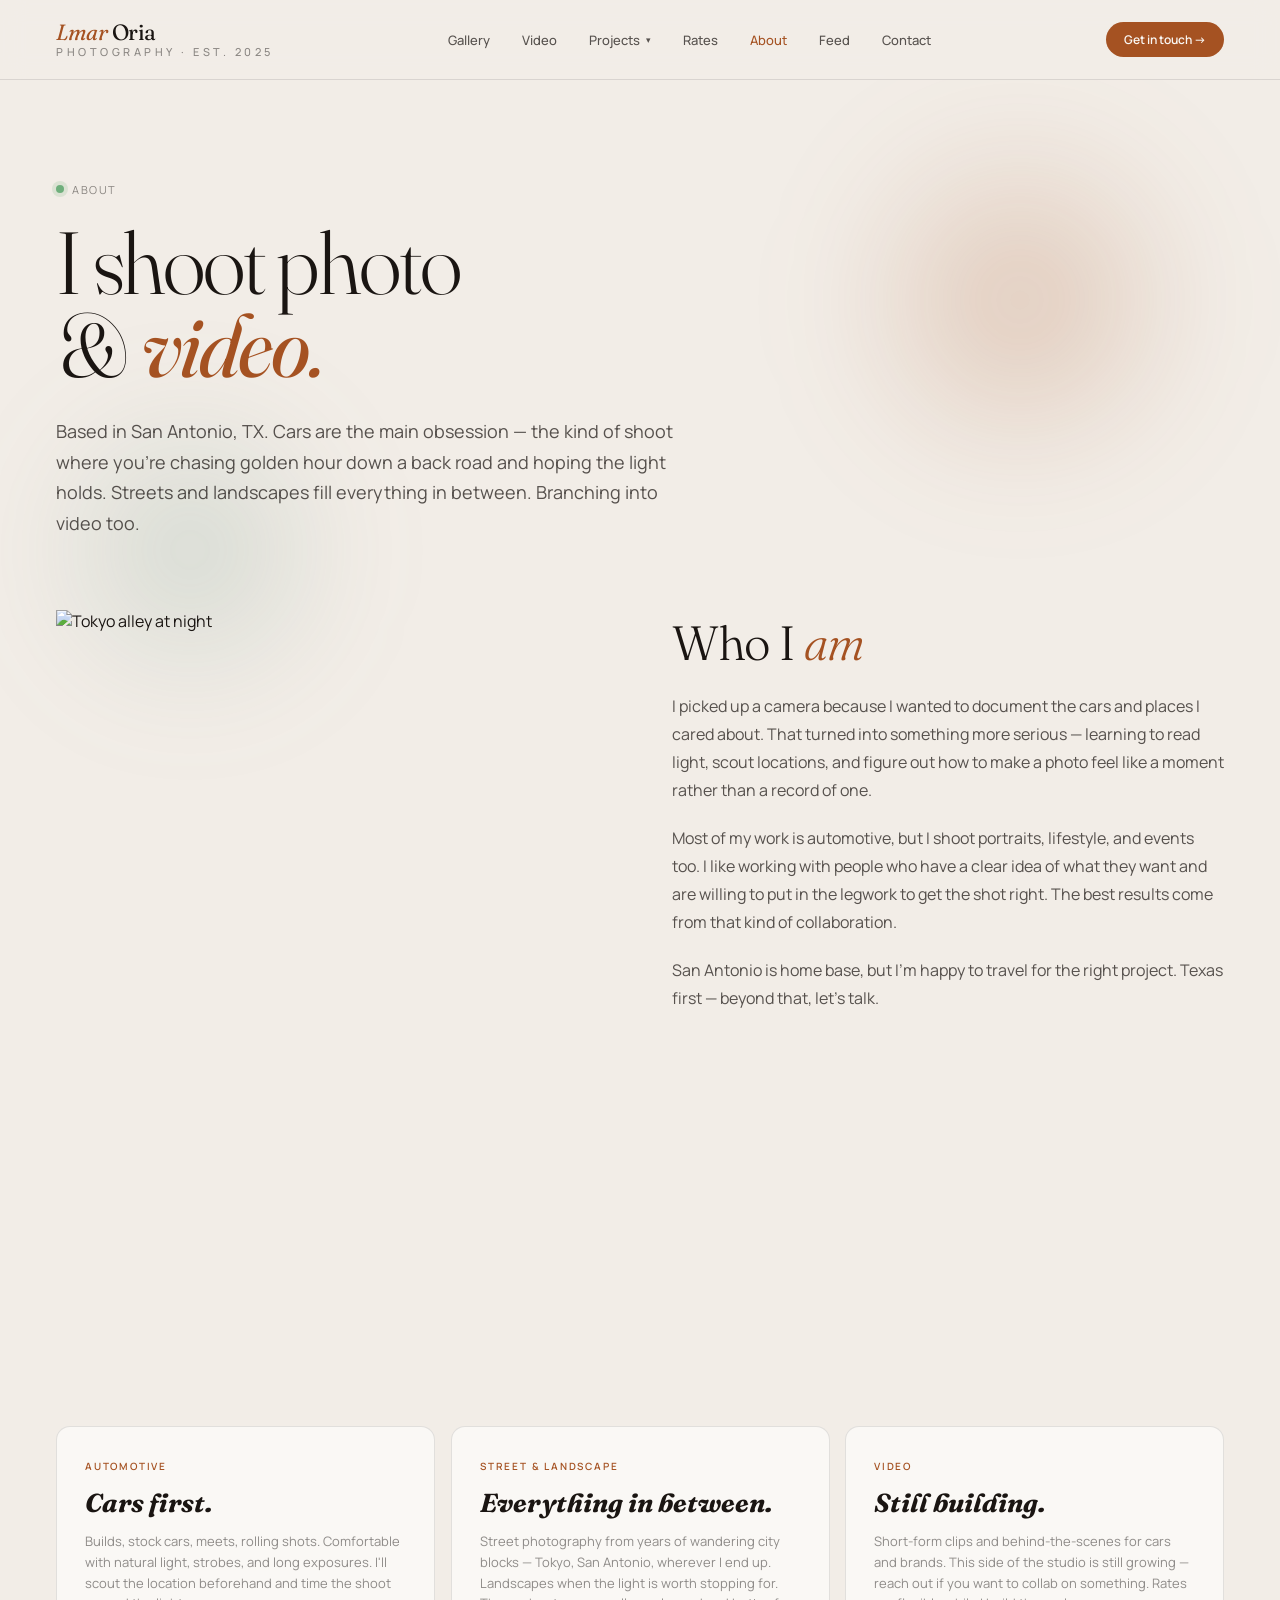
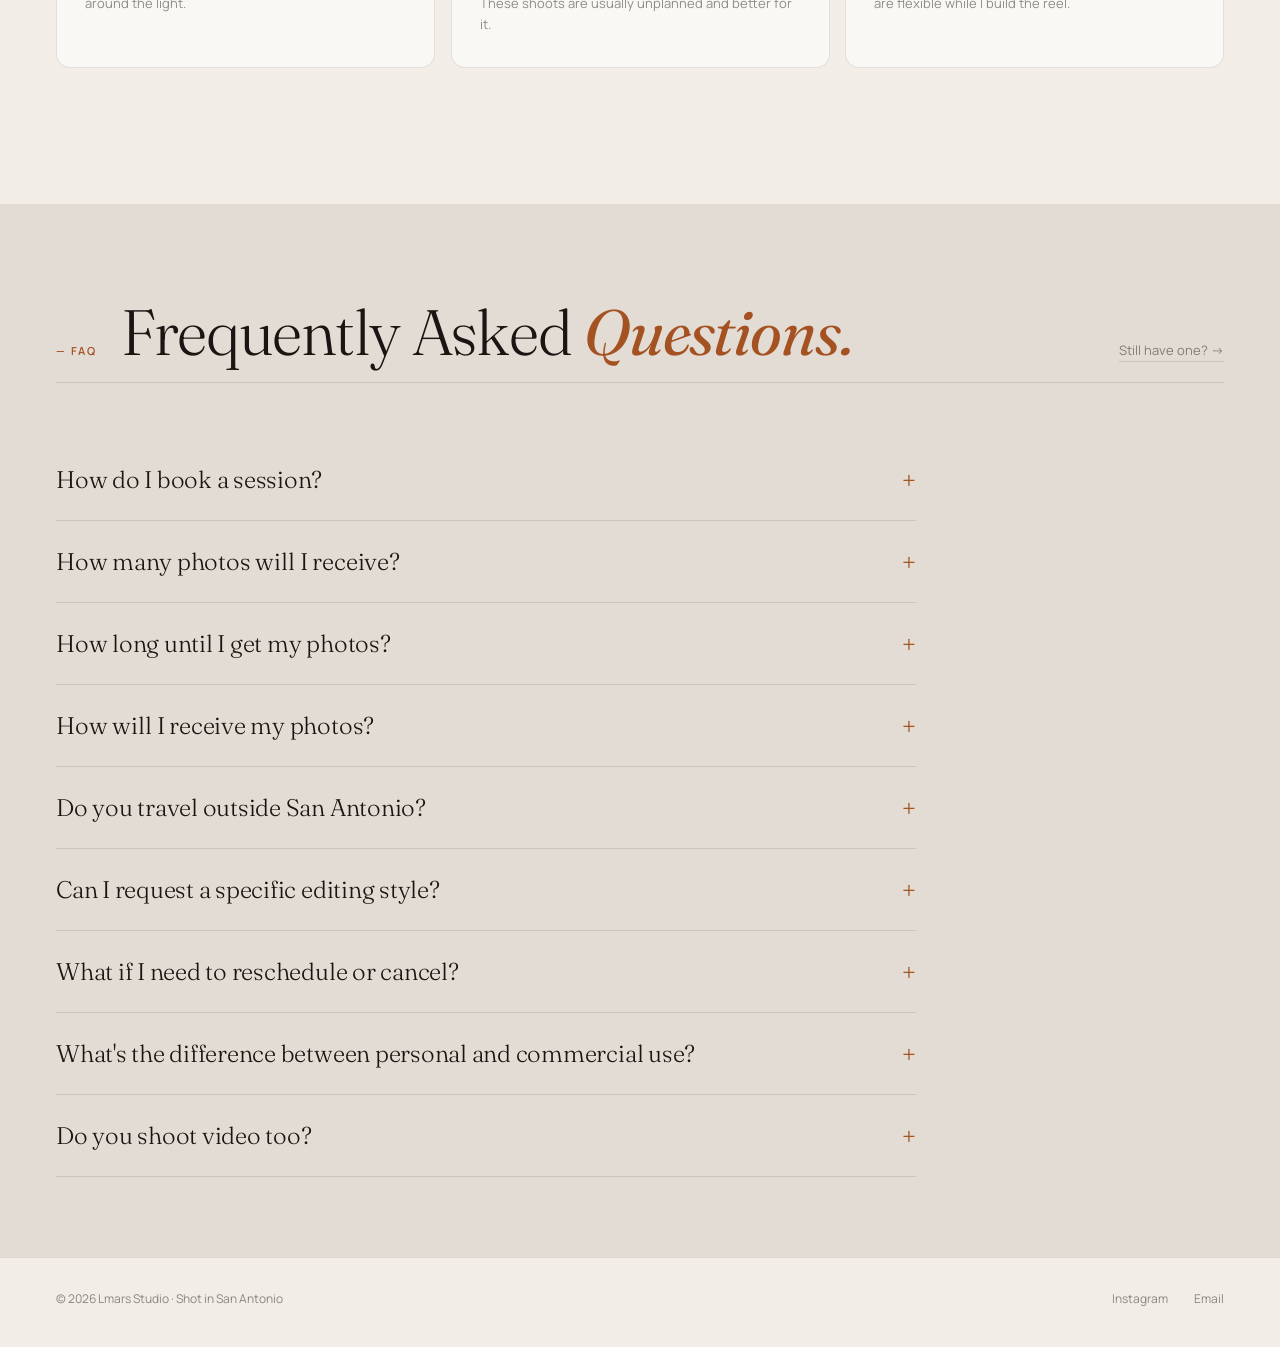
==== about.html @ e7494ce9 "Add about page and FAQ sections to about + contact pages - New about.html with bio, specialty cards," ====
<!DOCTYPE html>
<html lang="en">
<head>
<meta charset="UTF-8" />
<meta name="viewport" content="width=device-width, initial-scale=1.0" />
<title>About — Lmars Studio</title>
<meta name="description" content="About Lmar Oria — photographer based in San Antonio, TX. Cars, streets, and landscapes." />

<link rel="preconnect" href="https://fonts.googleapis.com">
<link rel="preconnect" href="https://fonts.gstatic.com" crossorigin>
<link href="https://fonts.googleapis.com/css2?family=Manrope:wght@300;400;500;600;700&family=Fraunces:opsz,wght@9..144,300;9..144,400;9..144,500;9..144,600&display=swap" rel="stylesheet">

<link rel="stylesheet" href="styles.css">
<script src="/projects.js" defer></script>
</head>
<body>
<div class="page">

  <!-- HEADER -->
  <header class="hdr">
    <a href="/" class="logo">
      <span class="logo-top"><em>Lmar</em> Oria</span>
      <span class="logo-bot">Photography · Est. 2025</span>
    </a>
    <nav class="nav">
      <a href="/gallery.html">Gallery</a>
      <a href="/#video">Video</a>
      <div class="nav-item">
        <button type="button" aria-haspopup="true">Projects <span class="caret">▾</span></button>
        <ul class="proj-drop" data-projects-dropdown></ul>
      </div>
      <a href="/#rates">Rates</a>
      <a href="/about.html" class="is-active">About</a>
      <a href="/#feed">Feed</a>
      <a href="/contact.html">Contact</a>
    </nav>
    <a href="/contact.html" class="cta">Get in touch →</a>
    <button class="menu-toggle" aria-label="Menu" aria-expanded="false" aria-controls="mobileMenu">
      <span class="mt-icon"><span></span></span>
    </button>
  </header>

  <!-- MOBILE MENU -->
  <div class="mobile-menu" id="mobileMenu">
    <nav>
      <a href="/gallery.html">Gallery</a>
      <a href="/#video">Video</a>
      <button type="button" class="m-projects-toggle" aria-expanded="false" aria-controls="mProjects">
        Projects <span class="m-caret">+</span>
      </button>
      <ul class="m-projects" id="mProjects" data-projects-mobile></ul>
      <a href="/#rates">Rates</a>
      <a href="/about.html" class="is-active">About</a>
      <a href="/#feed">Feed</a>
      <a href="/contact.html">Contact</a>
      <a href="/contact.html" class="m-cta">Get in touch →</a>
    </nav>
  </div>

  <!-- ABOUT PAGE -->
  <section class="about-page">
    <div class="about-hero">
      <span class="eyebrow">About</span>
      <h1>I shoot photo<br />&amp; <em>video.</em></h1>
      <p>Based in San Antonio, TX. Cars are the main obsession — the kind of shoot where you're chasing golden hour down a back road and hoping the light holds. Streets and landscapes fill everything in between. Branching into video too.</p>
    </div>

    <div class="about-split">
      <div class="about-split-img reveal">
        <img src="photos/DSC08581.jpg" alt="Tokyo alley at night" />
      </div>
      <div class="about-split-body reveal reveal-d1">
        <h2>Who I <em>am</em></h2>
        <p>I picked up a camera because I wanted to document the cars and places I cared about. That turned into something more serious — learning to read light, scout locations, and figure out how to make a photo feel like a moment rather than a record of one.</p>
        <p>Most of my work is automotive, but I shoot portraits, lifestyle, and events too. I like working with people who have a clear idea of what they want and are willing to put in the legwork to get the shot right. The best results come from that kind of collaboration.</p>
        <p>San Antonio is home base, but I'm happy to travel for the right project. Texas first — beyond that, let's talk.</p>
      </div>
    </div>

    <div class="about-specs">
      <div class="about-spec reveal">
        <div class="about-spec-kicker">Automotive</div>
        <h3>Cars first.</h3>
        <p>Builds, stock cars, meets, rolling shots. Comfortable with natural light, strobes, and long exposures. I'll scout the location beforehand and time the shoot around the light.</p>
      </div>
      <div class="about-spec reveal reveal-d1">
        <div class="about-spec-kicker">Street &amp; Landscape</div>
        <h3>Everything in between.</h3>
        <p>Street photography from years of wandering city blocks — Tokyo, San Antonio, wherever I end up. Landscapes when the light is worth stopping for. These shoots are usually unplanned and better for it.</p>
      </div>
      <div class="about-spec reveal reveal-d2">
        <div class="about-spec-kicker">Video</div>
        <h3>Still building.</h3>
        <p>Short-form clips and behind-the-scenes for cars and brands. This side of the studio is still growing — reach out if you want to collab on something. Rates are flexible while I build the reel.</p>
      </div>
    </div>
  </section>

  <!-- FAQ -->
  <section class="faq section--mid">
    <div class="faq-head">
      <div class="section-head reveal">
        <span class="kicker">— FAQ</span>
        <h2 class="h2">Frequently Asked <em>Questions.</em></h2>
        <a href="/contact.html" class="section-link">Still have one? →</a>
      </div>
    </div>
    <div class="faq-grid">

      <details class="faq-item reveal">
        <summary>How do I book a session?</summary>
        <div class="faq-body">
          Fill out the <a href="/contact.html">contact form</a> with the shoot type, your general idea, and preferred dates. I'll reply within 1–3 business days. Once we've aligned on scope and date, a 50% deposit locks it in — the remaining balance is due before the shoot.
        </div>
      </details>

      <details class="faq-item reveal">
        <summary>How many photos will I receive?</summary>
        <div class="faq-body">
          Depends on the package — 8 edited images for an Automotive Mini up to 30 for a Premium session. Every delivered photo is fully edited. I don't hand over unedited raw files or a dump of every frame I took.
        </div>
      </details>

      <details class="faq-item reveal">
        <summary>How long until I get my photos?</summary>
        <div class="faq-body">
          Standard turnaround is 5 business days. Some packages include same-week delivery. I'll confirm your exact timeline when we book — I don't rush edits, but I also don't sit on them.
        </div>
      </details>

      <details class="faq-item reveal">
        <summary>How will I receive my photos?</summary>
        <div class="faq-body">
          Via a private online gallery link sent to your email. High-res downloads, no watermarks, yours to keep. You can download everything at once or pick individual files.
        </div>
      </details>

      <details class="faq-item reveal">
        <summary>Do you travel outside San Antonio?</summary>
        <div class="faq-body">
          Yes. Travel within a reasonable distance of San Antonio is generally worked into the quote. Anything further — other cities, out-of-state — gets billed at cost: mileage or flights, plus accommodations if it's an overnight. Tell me what you're thinking and I'll put together a number.
        </div>
      </details>

      <details class="faq-item reveal">
        <summary>Can I request a specific editing style?</summary>
        <div class="faq-body">
          The portfolio is the best indicator of how I edit. If you have reference shots or a specific look in mind, share them when you reach out — I'll tell you whether it's in range. I won't commit to mimicking another photographer's style wholesale, but I can work toward a tone or mood.
        </div>
      </details>

      <details class="faq-item reveal">
        <summary>What if I need to reschedule or cancel?</summary>
        <div class="faq-body">
          Reschedules are free up to 48 hours before the shoot — life happens. Cancellations within 48 hours forfeit the deposit. If the shoot gets cancelled on my end for any reason, you get a full refund or priority rebooking.
        </div>
      </details>

      <details class="faq-item reveal">
        <summary>What's the difference between personal and commercial use?</summary>
        <div class="faq-body">
          Personal use covers sharing on social media, printing for yourself, using in a portfolio — anything non-commercial. Commercial use means the images appear in paid advertising, brand campaigns, editorial placements, or are licensed to a third party. Commercial licensing is scoped separately; reach out to discuss usage, timeline, and budget.
        </div>
      </details>

      <details class="faq-item reveal">
        <summary>Do you shoot video too?</summary>
        <div class="faq-body">
          Yes — short-form clips and BTS content for cars and brands. This side of the studio is still growing, so I'm taking on projects selectively while I build the reel. Rates are flexible. Reach out with what you're thinking and let's see if it's a fit.
        </div>
      </details>

    </div>
  </section>

  <!-- FOOTER -->
  <footer class="foot">
    <span>© 2026 Lmars Studio · Shot in San Antonio</span>
    <span class="foot-links">
      <a href="https://instagram.com/lmar.oria">Instagram</a>
      <a href="mailto:lmaroria@gmail.com">Email</a>
    </span>
  </footer>

</div>
</body>
</html>
---- styles.css ----
:root {
    --bg:           #F2EDE7;
    --bg-deep:      #E8E2DA;
    --bg-card:      #FAF8F5;
    --ink:          #1A1512;
    --ink-soft:     rgba(26, 21, 18, 0.72);
    --ink-mute:     rgba(26, 21, 18, 0.48);
    --line:         rgba(26, 21, 18, 0.11);
    --accent:       #A55222;
    --accent-2:     #5E8C7C;
    --ink-on-accent: #FAF8F5;
  }

  * { box-sizing: border-box; margin: 0; padding: 0; }
  html, body { background: var(--bg); color: var(--ink); font-family: "Manrope", sans-serif; -webkit-font-smoothing: antialiased; }
  html { scroll-behavior: smooth; }
  img { display: block; max-width: 100%; }
  a { color: inherit; text-decoration: none; }
  button { font: inherit; background: none; border: 0; cursor: pointer; color: inherit; }
  ul { list-style: none; }

  .page { width: 100%; margin: 0 auto; }

  /* HEADER */
  .hdr {
    display: grid; grid-template-columns: auto 1fr auto; align-items: center;
    padding: 22px 56px; gap: 32px;
    border-bottom: 1px solid var(--line);
    position: sticky; top: 0; background: color-mix(in srgb, var(--bg) 88%, transparent); backdrop-filter: blur(12px);
    -webkit-backdrop-filter: blur(12px);
    z-index: 100;
  }
  .logo { display: flex; flex-direction: column; line-height: 0.95; font-family: "Fraunces", serif; white-space: nowrap; }
  .logo-top { font-size: 22px; letter-spacing: -0.02em; }
  .logo-top em { font-style: italic; color: var(--accent); }
  .logo-bot { font-size: 11px; letter-spacing: 0.32em; text-transform: uppercase; color: var(--ink-mute); font-family: "Manrope", sans-serif; font-weight: 500; margin-top: 4px; }
  .nav { display: flex; gap: 32px; justify-self: center; font-size: 13px; font-weight: 500; flex-wrap: nowrap; }
  .nav a { color: var(--ink-soft); transition: color 200ms; position: relative; cursor: pointer; }
  .nav a.is-active { color: var(--accent); }
  .nav a:hover { color: var(--accent); }
  .cta { display: inline-flex; align-items: center; gap: 6px; font-size: 12px; padding: 9px 18px; background: var(--accent); color: var(--ink-on-accent); border-radius: 99px; font-weight: 600; transition: transform 200ms; white-space: nowrap; }
  .cta:hover { transform: translateY(-1px); }

  /* HERO */
  .hero { position: relative; display: grid; grid-template-columns: 1.05fr 1fr; min-height: 620px; }
  .hero-text { padding: 72px 56px; display: flex; flex-direction: column; justify-content: space-between; position: relative; }
  .hero-text::before {
    content: ""; position: absolute; top: 60px; right: 60px; width: 320px; height: 320px;
    background: radial-gradient(circle, color-mix(in srgb, var(--accent) 38%, transparent) 0%, transparent 70%);
    filter: blur(50px); pointer-events: none;
  }
  .hero-text::after {
    content: ""; position: absolute; bottom: 60px; left: 30px; width: 260px; height: 260px;
    background: radial-gradient(circle, color-mix(in srgb, var(--accent-2) 35%, transparent) 0%, transparent 70%);
    filter: blur(50px); pointer-events: none;
  }
  .eyebrow { font-size: 11px; letter-spacing: 0.14em; text-transform: uppercase; color: var(--ink-mute); display: inline-flex; align-items: center; gap: 8px; position: relative; z-index: 1; margin-bottom: 24px; }
  .eyebrow::before { content: ""; width: 8px; height: 8px; background: #6FAF7C; border-radius: 50%; box-shadow: 0 0 0 4px rgba(111,175,124,0.18); }
  .hero-title { position: relative; z-index: 1; font-family: "Fraunces", serif; font-weight: 300; font-size: 96px; line-height: 0.94; letter-spacing: -0.025em; margin-bottom: 28px; }
  .hero-title em { font-style: italic; color: var(--accent); font-weight: 400; }
  .hero-bio { position: relative; z-index: 1; font-size: 17px; line-height: 1.6; color: var(--ink-soft); max-width: 44ch; margin-bottom: 36px; }
  .hero-row { position: relative; z-index: 1; display: flex; gap: 12px; flex-wrap: wrap; align-items: center; }
  .pill { display: inline-flex; align-items: center; gap: 8px; padding: 11px 20px; border-radius: 99px; font-size: 13px; font-weight: 500; transition: transform 200ms; }
  .pill:hover { transform: translateY(-1px); }
  .pill--primary { background: var(--accent); color: var(--ink-on-accent); }
  .pill--ghost { background: transparent; border: 1px solid var(--line); color: var(--ink); }
  .hero-meta { position: relative; z-index: 1; display: flex; gap: 28px; margin-top: 32px; padding-top: 28px; border-top: 1px solid var(--line); font-family: "Manrope", sans-serif; font-size: 11px; color: var(--ink-mute); flex-wrap: wrap; }
  .hero-meta div span { display: block; color: var(--ink); margin-top: 4px; font-family: "Fraunces", serif; font-size: 16px; font-style: italic; }

  .hero-img { position: relative; overflow: hidden; }
  .hero-img img { width: 100%; height: 100%; object-fit: cover; }
  .hero-img-meta { position: absolute; left: 24px; bottom: 24px; background: rgba(20,18,16,0.85); color: var(--ink); padding: 10px 16px; border-radius: 99px; font-size: 11px; letter-spacing: 0.06em; display: flex; align-items: center; gap: 10px; backdrop-filter: blur(8px); -webkit-backdrop-filter: blur(8px); }
  .hero-img-meta strong { color: var(--accent); font-weight: 600; }
  .hero-img-meta span { color: var(--ink-mute); }

  /* MARQUEE */
  .marquee {
    background: var(--accent); color: var(--ink-on-accent); padding: 20px 0; overflow: hidden;
    font-family: "Fraunces", serif; font-style: italic; font-size: 30px; letter-spacing: -0.01em;
  }
  .marquee-track { display: flex; gap: 48px; white-space: nowrap; animation: marquee 40s linear infinite; width: max-content; }
  .marquee-item { display: inline-flex; align-items: center; gap: 48px; }
  .marquee-item::after { content: "✦"; color: var(--ink-on-accent); font-size: 18px; }
  @keyframes marquee {
    from { transform: translateX(0); }
    to { transform: translateX(-50%); }
  }

  /* SECTION HEAD */
  .section { padding: 96px 56px 32px; position: relative; }
  .section-head { display: flex; align-items: baseline; gap: 24px; margin-bottom: 40px; padding-bottom: 18px; border-bottom: 1px solid var(--line); flex-wrap: wrap; }
  .kicker { font-size: 11px; letter-spacing: 0.16em; text-transform: uppercase; color: var(--accent); font-weight: 600; }
  .h2 { font-family: "Fraunces", serif; font-weight: 300; font-size: 64px; letter-spacing: -0.02em; line-height: 1; }
  .h2 em { font-style: italic; color: var(--accent); font-weight: 400; }
  .section-link { margin-left: auto; font-size: 13px; color: var(--ink-mute); border-bottom: 1px solid var(--line); padding-bottom: 2px; transition: color 200ms; }
  .section-link:hover { color: var(--accent); border-color: var(--accent); }

  /* ABOUT */
  .about { display: grid; grid-template-columns: 1fr 1fr; gap: 56px; align-items: center; }
  .about-img { aspect-ratio: 4/5; overflow: hidden; position: relative; }
  .about-img img { width: 100%; height: 100%; object-fit: cover; filter: saturate(0.95); }
  .about-img::after { content: ""; position: absolute; inset: 0; background: linear-gradient(180deg, transparent 60%, rgba(20,18,16,0.4) 100%); pointer-events: none; }
  .about-h { font-family: "Fraunces", serif; font-weight: 300; font-size: 56px; line-height: 1; letter-spacing: -0.02em; margin-bottom: 28px; }
  .about-h em { font-style: italic; color: var(--accent); }
  .about-body p { font-size: 16px; line-height: 1.7; color: var(--ink-soft); margin-bottom: 18px; }
  .about-cards { display: grid; grid-template-columns: 1fr 1fr; gap: 16px; margin-top: 32px; }
  .about-card { background: var(--bg-card); padding: 24px; border-radius: 12px; border: 1px solid var(--line); }
  .about-card h4 { font-family: "Fraunces", serif; font-style: italic; font-size: 22px; margin-bottom: 10px; color: var(--accent); }
  .about-card p { font-size: 13px; line-height: 1.55; color: var(--ink-mute); }

  /* WORK GRID */
  .work-grid { display: grid; grid-template-columns: 1fr 1fr 1fr; grid-auto-rows: 320px; gap: 16px; }
  .proj { position: relative; overflow: hidden; background: var(--bg-card); display: block; }
  .proj.large { grid-column: span 2; grid-row: span 2; }
  .proj.tall { grid-row: span 2; }
  .proj.wide { grid-column: span 2; }
  .proj img { width: 100%; height: 100%; object-fit: cover; transition: transform 700ms cubic-bezier(.22,1,.36,1); }
  .proj[role="button"] { cursor: pointer; }
  .proj:hover img { transform: scale(1.04); }
  .proj-cap { position: absolute; left: 22px; right: 22px; bottom: 22px; color: #fff; display: flex; justify-content: space-between; align-items: end; gap: 16px; z-index: 2; }
  .proj::after { content: ""; position: absolute; inset: 0; background: linear-gradient(180deg, transparent 50%, rgba(0,0,0,0.55) 100%); pointer-events: none; z-index: 1; }
  .proj-cap-text strong { font-family: "Fraunces", serif; font-weight: 400; font-size: 26px; display: block; letter-spacing: -0.01em; margin-bottom: 4px; }
  .proj.large .proj-cap-text strong { font-size: 38px; }
  .proj-cap-text span { font-size: 11px; letter-spacing: 0.12em; text-transform: uppercase; opacity: 0.85; }
  .proj-arrow { width: 40px; height: 40px; border-radius: 50%; background: var(--accent); color: var(--ink-on-accent); display: grid; place-items: center; flex-shrink: 0; transition: transform 200ms; }
  .proj:hover .proj-arrow { transform: rotate(45deg); }

  /* SOFTWARE LIST */
  .code-list { display: grid; gap: 0; margin-top: 8px; }
  .code-row { display: grid; grid-template-columns: 60px 1.6fr 1fr 1fr 60px; gap: 24px; align-items: center; padding: 22px 0; border-bottom: 1px solid var(--line); transition: padding 200ms, color 200ms; min-width: 0; }
  .code-row:hover { padding-left: 12px; }
  .code-row:hover .code-title { color: var(--accent); }
  .code-num { font-family: "Manrope", sans-serif; font-size: 11px; color: var(--ink-mute); }
  .code-title { font-family: "Fraunces", serif; font-size: 28px; letter-spacing: -0.01em; transition: color 200ms; min-width: 0; }
  .code-title em { font-style: italic; color: var(--accent); font-size: 14px; font-family: "Manrope", sans-serif; font-weight: 500; margin-left: 12px; vertical-align: middle; padding: 3px 10px; border-radius: 99px; background: color-mix(in srgb, var(--accent) 18%, transparent); white-space: nowrap; }
  .code-tags { display: flex; gap: 6px; flex-wrap: wrap; }
  .code-tag { font-size: 11px; padding: 3px 9px; border: 1px solid var(--line); border-radius: 99px; color: var(--ink-soft); white-space: nowrap; }
  .code-meta { font-size: 12px; color: var(--ink-mute); white-space: nowrap; }
  .code-arrow { text-align: right; font-size: 18px; color: var(--accent); }

  /* IG RAIL */
  .ig { padding: 96px 0 32px; }
  .ig-head { display: flex; justify-content: space-between; align-items: baseline; padding: 0 56px 24px; gap: 16px; flex-wrap: wrap; }
  .ig-head-left { display: flex; align-items: baseline; gap: 16px; flex-wrap: wrap; }
  .ig-handle { font-family: "Fraunces", serif; font-size: 32px; font-style: italic; color: var(--accent); }
  .ig-meta { font-size: 12px; color: var(--ink-mute); }
  .ig-arrows { display: flex; gap: 8px; }
  .ig-arrow { width: 40px; height: 40px; border-radius: 50%; border: 1px solid var(--line); display: grid; place-items: center; font-size: 16px; color: var(--ink); transition: background 200ms, color 200ms, border-color 200ms; }
  .ig-arrow:hover { background: var(--accent); color: var(--ink-on-accent); border-color: var(--accent); }
  .ig-rail { display: flex; gap: 12px; padding: 0 56px; overflow-x: auto; scroll-snap-type: x mandatory; scrollbar-width: none; }
  .ig-rail::-webkit-scrollbar { display: none; }
  .ig-tile { position: relative; flex: 0 0 240px; aspect-ratio: 1/1; overflow: hidden; background: var(--bg-card); scroll-snap-align: start; }
  .ig-tile--skeleton { background: linear-gradient(110deg, var(--bg-card) 30%, color-mix(in srgb, var(--accent) 8%, var(--bg-card)) 50%, var(--bg-card) 70%); background-size: 200% 100%; animation: shimmer 1.6s linear infinite; }
  @keyframes shimmer { from { background-position: 200% 0; } to { background-position: -200% 0; } }
  .ig-tile img { width: 100%; height: 100%; object-fit: cover; transition: transform 500ms; }
  .ig-tile:hover img { transform: scale(1.03); }
  .ig-tile-info { position: absolute; left: 10px; right: 10px; bottom: 10px; display: flex; justify-content: space-between; align-items: center; color: #fff; font-size: 11px; }
  .ig-tile-likes { background: rgba(0,0,0,0.55); padding: 4px 10px; border-radius: 99px; backdrop-filter: blur(6px); -webkit-backdrop-filter: blur(6px); }
  .ig-tile-vid { position: absolute; top: 10px; right: 10px; background: var(--accent); color: var(--ink-on-accent); width: 28px; height: 28px; border-radius: 50%; display: grid; place-items: center; font-size: 11px; font-weight: 700; }

  /* CONTACT CARD */
  .contact { padding: 96px 56px 56px; }
  .contact-card {
    position: relative; overflow: hidden;
    background: var(--bg-deep); border-radius: 16px; padding: 80px 64px;
    display: grid; grid-template-columns: 1.4fr 1fr; gap: 64px; align-items: center;
  }
  .contact-card::before {
    content: ""; position: absolute; top: -100px; right: -50px; width: 400px; height: 400px;
    background: radial-gradient(circle, color-mix(in srgb, var(--accent) 30%, transparent) 0%, transparent 65%);
    filter: blur(60px); pointer-events: none;
  }
  .contact-card::after {
    content: ""; position: absolute; bottom: -120px; left: -50px; width: 360px; height: 360px;
    background: radial-gradient(circle, color-mix(in srgb, var(--accent-2) 28%, transparent) 0%, transparent 65%);
    filter: blur(60px); pointer-events: none;
  }
  .contact-h { position: relative; z-index: 1; font-family: "Fraunces", serif; font-weight: 300; font-size: 72px; line-height: 0.95; letter-spacing: -0.025em; margin-bottom: 24px; }
  .contact-h em { font-style: italic; color: var(--accent); }
  .contact-bio { position: relative; z-index: 1; font-size: 16px; line-height: 1.6; color: var(--ink-soft); max-width: 42ch; margin-bottom: 32px; }
  .contact-row { position: relative; z-index: 1; display: flex; gap: 12px; flex-wrap: wrap; }
  .contact-side { position: relative; z-index: 1; display: grid; gap: 14px; }
  .contact-side a { display: grid; grid-template-columns: 14px 1fr auto; gap: 14px; align-items: center; padding: 16px 18px; border: 1px solid var(--line); border-radius: 12px; font-size: 14px; transition: border-color 200ms, background 200ms; }
  .contact-side a:hover { border-color: var(--accent); background: color-mix(in srgb, var(--accent) 6%, transparent); }
  .contact-side .dot { width: 8px; height: 8px; border-radius: 50%; background: var(--accent); justify-self: center; }
  .contact-side .arr { color: var(--accent); }
  .contact-side strong { display: block; font-weight: 500; }
  .contact-side small { display: block; color: var(--ink-mute); font-size: 11px; margin-top: 2px; }

  /* FOOTER */
  .foot { padding: 32px 56px 40px; display: flex; justify-content: space-between; align-items: center; font-size: 12px; color: var(--ink-mute); border-top: 1px solid var(--line); flex-wrap: wrap; gap: 12px; }
  .foot a { margin-left: 24px; color: var(--ink-mute); transition: color 200ms; }
  .foot-links a:first-child { margin-left: 0; }
  .foot a:hover { color: var(--accent); }

  /* RATES */
  .rates-layout { display: grid; grid-template-columns: 220px 1fr; gap: 32px; align-items: start; }
  .rates-side { position: sticky; top: 96px; display: flex; flex-direction: column; gap: 2px; border-left: 1px solid var(--line); padding-left: 0; }
  .rates-side-label { font-size: 10px; letter-spacing: 0.18em; text-transform: uppercase; color: var(--ink-mute); padding: 0 0 14px 18px; font-family: "Manrope", sans-serif; }
  .rates-side button { text-align: left; padding: 14px 18px; font-size: 15px; color: var(--ink-soft); border-left: 2px solid transparent; margin-left: -1px; transition: color 200ms, border-color 200ms, background 200ms; display: flex; justify-content: space-between; align-items: center; gap: 12px; font-family: "Fraunces", serif; }
  .rates-side button:hover { color: var(--ink); }
  .rates-side button.is-active { color: var(--accent); border-left-color: var(--accent); background: color-mix(in srgb, var(--accent) 6%, transparent); font-style: italic; }
  .rates-side button .rs-from { font-family: "Manrope", sans-serif; font-size: 11px; color: var(--ink-mute); font-style: normal; }
  .rates-side button.is-active .rs-from { color: var(--accent); }
  .rates-grid { display: grid; grid-template-columns: 1fr 1fr 1fr; gap: 16px; }
  .rates-grid.is-solo { grid-template-columns: minmax(0, 520px); justify-content: start; }
  .rate-card { position: relative; padding: 36px 28px 32px; border: 1px solid var(--line); border-radius: 14px; background: var(--bg-card); display: flex; flex-direction: column; gap: 18px; transition: border-color 200ms, transform 200ms; }
  .rate-card:hover { border-color: var(--accent); transform: translateY(-2px); }
  .rate-card.is-featured { border-color: color-mix(in srgb, var(--accent) 60%, transparent); background: linear-gradient(180deg, color-mix(in srgb, var(--accent) 10%, var(--bg-card)) 0%, var(--bg-card) 60%); }
  .rate-tag { position: absolute; top: -10px; right: 22px; background: var(--accent); color: var(--ink-on-accent); font-size: 10px; letter-spacing: 0.16em; text-transform: uppercase; font-weight: 700; padding: 4px 10px; border-radius: 99px; }
  .rate-name { font-family: "Fraunces", serif; font-style: italic; font-size: 26px; color: var(--accent); }
  .rate-price { font-family: "Fraunces", serif; font-weight: 300; font-size: 52px; line-height: 1; letter-spacing: -0.02em; }
  .rate-price small { font-family: "Manrope", sans-serif; font-size: 11px; font-weight: 500; letter-spacing: 0.12em; color: var(--ink-mute); display: block; margin-bottom: 6px; text-transform: uppercase; }
  .rate-list { display: grid; gap: 10px; font-size: 13px; color: var(--ink-soft); line-height: 1.5; padding-top: 4px; border-top: 1px solid var(--line); margin-top: 4px; padding-top: 18px; }
  .rate-list li { display: grid; grid-template-columns: 14px 1fr; gap: 10px; align-items: start; }
  .rate-list li::before { content: "✦"; color: var(--accent); font-size: 11px; line-height: 1.5; }
  .rate-cta { margin-top: auto; padding-top: 8px; }
  .rate-cta a { display: inline-flex; align-items: center; gap: 6px; font-size: 13px; color: var(--accent); border-bottom: 1px solid color-mix(in srgb, var(--accent) 40%, transparent); padding-bottom: 2px; transition: border-color 200ms; }
  .rate-cta a:hover { border-color: var(--accent); }
  .rates-note { margin-top: 28px; font-size: 12px; color: var(--ink-mute); font-family: "Manrope", sans-serif; letter-spacing: 0.04em; }

  /* ANIMATIONS */
  .reveal { opacity: 0; transform: translateY(24px); transition: opacity 800ms cubic-bezier(.22,1,.36,1), transform 800ms cubic-bezier(.22,1,.36,1); will-change: opacity, transform; }
  .reveal.is-visible { opacity: 1; transform: none; }
  .reveal-d1 { transition-delay: 80ms; }
  .reveal-d2 { transition-delay: 160ms; }
  .reveal-d3 { transition-delay: 240ms; }
  .reveal-d4 { transition-delay: 320ms; }
  .reveal-d5 { transition-delay: 400ms; }

  /* Hero one-shot cascade on load */
  .hero-text > div > * { animation: rise 900ms cubic-bezier(.22,1,.36,1) both; }
  .hero-text > div > *:nth-child(1) { animation-delay: 80ms; }
  .hero-text > div > *:nth-child(2) { animation-delay: 180ms; }
  .hero-text > div > *:nth-child(3) { animation-delay: 280ms; }
  .hero-text > div > *:nth-child(4) { animation-delay: 380ms; }
  .hero-text > div > *:nth-child(5) { animation-delay: 480ms; }
  .hero-img { animation: hero-img-rise 1000ms cubic-bezier(.22,1,.36,1) 200ms both; }
  @keyframes rise { from { opacity: 0; transform: translateY(20px); } to { opacity: 1; transform: none; } }
  @keyframes hero-img-rise { from { opacity: 0; transform: scale(1.04); } to { opacity: 1; transform: none; } }

  /* Rates category switch */
  .rates-grid { animation: rates-grid-in 500ms cubic-bezier(.22,1,.36,1) both; }
  @keyframes rates-grid-in { from { opacity: 0; transform: translateY(10px); } to { opacity: 1; transform: none; } }
  .rates-grid .rate-card { animation: rate-card-in 650ms cubic-bezier(.22,1,.36,1) both; }
  .rates-grid .rate-card:nth-child(1) { animation-delay: 60ms; }
  .rates-grid .rate-card:nth-child(2) { animation-delay: 160ms; }
  .rates-grid .rate-card:nth-child(3) { animation-delay: 260ms; }
  @keyframes rate-card-in { from { opacity: 0; transform: translateY(18px); } to { opacity: 1; transform: none; } }

  @media (prefers-reduced-motion: reduce) {
    .reveal, .reveal.is-visible { opacity: 1; transform: none; transition: none; }
    .hero-text > div > *, .hero-img, .rates-grid, .rates-grid .rate-card { animation: none; }
  }

  /* RESPONSIVE */
  @media (max-width: 960px) {
    .hdr { grid-template-columns: 1fr auto; padding: 18px 24px; gap: 16px; }
    .nav { display: none; }
    .hero { grid-template-columns: 1fr; min-height: 0; }
    .hero-text { padding: 48px 24px; }
    .hero-img { aspect-ratio: 4/3; }
    .hero-title { font-size: 64px; }
    .section { padding: 64px 24px 24px; }
    .h2 { font-size: 44px; }
    .about { grid-template-columns: 1fr; gap: 32px; }
    .about-h { font-size: 38px; }
    .about-cards { grid-template-columns: 1fr; }
    .work-grid { grid-template-columns: 1fr 1fr; grid-auto-rows: 220px; }
    .proj.large, .proj.wide { grid-column: span 2; }
    .code-row { grid-template-columns: 40px 1fr 40px; row-gap: 8px; }
    .code-tags, .code-meta { grid-column: 2 / 3; }
    .code-title { font-size: 22px; }
    .ig-head { padding: 0 24px 16px; }
    .ig-rail { padding: 0 24px; }
    .contact { padding: 64px 24px 32px; }
    .rates-layout { grid-template-columns: 1fr; gap: 24px; }
    .rates-side { position: static; flex-direction: row; overflow-x: auto; border-left: 0; border-bottom: 1px solid var(--line); padding-bottom: 0; }
    .rates-side-label { display: none; }
    .rates-side button { border-left: 0; border-bottom: 2px solid transparent; padding: 12px 14px; white-space: nowrap; font-size: 14px; }
    .rates-side button.is-active { border-left-color: transparent; border-bottom-color: var(--accent); background: transparent; }
    .rates-side button .rs-from { display: none; }
    .rates-grid { grid-template-columns: 1fr; }
    .contact-card { grid-template-columns: 1fr; padding: 48px 28px; gap: 32px; }
    .contact-h { font-size: 48px; }
    .foot { padding: 24px; }
  }

/* ================= COLOR BLOCKING ================= */
/*
  Apply .section--dark or .section--mid to any section element.
  All 10 CSS tokens are overridden so every child component adapts automatically.
*/
.section--dark {
  background:        #141210;
  --bg:              #141210;
  --bg-deep:         #0C0A09;
  --bg-card:         #1E1A16;
  --ink:             #F3EAE0;
  --ink-soft:        rgba(243, 234, 224, 0.85);
  --ink-mute:        rgba(243, 234, 224, 0.58);
  --line:            rgba(243, 234, 224, 0.10);
  --accent:          #D4904E;
  --accent-2:        #7E9E8E;
  --ink-on-accent:   #141210;
  color: var(--ink);
}
.section--mid {
  background: #E2DCD5;
}

/* ================= CONTACT PAGE ================= */
.contact-page { padding: 96px 56px 56px; position: relative; }
.contact-page::before {
  content: ""; position: absolute; top: 40px; right: 80px; width: 360px; height: 360px;
  background: radial-gradient(circle, color-mix(in srgb, var(--accent) 28%, transparent) 0%, transparent 70%);
  filter: blur(60px); pointer-events: none;
}
.contact-page::after {
  content: ""; position: absolute; top: 320px; left: 40px; width: 300px; height: 300px;
  background: radial-gradient(circle, color-mix(in srgb, var(--accent-2) 26%, transparent) 0%, transparent 70%);
  filter: blur(60px); pointer-events: none;
}
.contact-hero { max-width: 760px; margin-bottom: 64px; position: relative; z-index: 1; }
.contact-hero .eyebrow { margin-bottom: 24px; }
.contact-hero h1 { font-family: "Fraunces", serif; font-weight: 300; font-size: 88px; line-height: 0.95; letter-spacing: -0.025em; margin-bottom: 24px; }
.contact-hero h1 em { font-style: italic; color: var(--accent); font-weight: 400; }
.contact-hero p { font-size: 18px; line-height: 1.6; color: var(--ink-soft); max-width: 56ch; }

.contact-grid { display: grid; grid-template-columns: 1.4fr 1fr; gap: 56px; align-items: start; position: relative; z-index: 1; }

.cf { display: grid; gap: 22px; }
.cf-row { display: grid; gap: 8px; }
.cf-row.cf-row--2 { grid-template-columns: 1fr 1fr; gap: 16px; }
.cf-row.cf-row--2 > .cf-field { display: grid; gap: 8px; }
.cf label { font-size: 11px; letter-spacing: 0.16em; text-transform: uppercase; color: var(--ink-mute); font-weight: 500; font-family: "Manrope", sans-serif; }
.cf input:not([type="checkbox"]), .cf select, .cf textarea {
  width: 100%; background: transparent; color: var(--ink); border: 0; border-bottom: 1px solid var(--line);
  padding: 12px 0 14px; font: inherit; font-size: 16px; transition: border-color 200ms;
  font-family: "Manrope", sans-serif;
}
.cf textarea { resize: vertical; min-height: 140px; line-height: 1.55; }
.cf input:focus, .cf select:focus, .cf textarea:focus { outline: none; border-bottom-color: var(--accent); }
.cf input::placeholder, .cf textarea::placeholder { color: var(--ink-mute); }
.cf select { appearance: none; -webkit-appearance: none; background-image: linear-gradient(45deg, transparent 50%, var(--ink-mute) 50%), linear-gradient(135deg, var(--ink-mute) 50%, transparent 50%); background-position: calc(100% - 14px) 22px, calc(100% - 8px) 22px; background-size: 6px 6px, 6px 6px; background-repeat: no-repeat; padding-right: 28px; }
.cf select option { background: var(--bg-card); color: var(--ink); }
.cf-honey { position: absolute; left: -9999px; opacity: 0; }
.cf-submit { margin-top: 8px; justify-self: start; display: inline-flex; align-items: center; gap: 8px; padding: 14px 28px; background: var(--accent); color: var(--ink-on-accent); border-radius: 99px; font-size: 14px; font-weight: 600; transition: transform 200ms; cursor: pointer; border: 0; font-family: "Manrope", sans-serif; }
.cf-submit:hover { transform: translateY(-1px); }
.cf-status { font-size: 13px; padding: 14px 18px; border-radius: 10px; border: 1px solid var(--line); }
.cf-status.is-ok { border-color: color-mix(in srgb, #6FAF7C 60%, transparent); background: color-mix(in srgb, #6FAF7C 10%, transparent); color: var(--ink); }
.cf-status.is-err { border-color: color-mix(in srgb, #E85D5D 60%, transparent); background: color-mix(in srgb, #E85D5D 10%, transparent); }

.contact-aside { display: grid; gap: 24px; }
.contact-aside-card { padding: 28px; border: 1px solid var(--line); border-radius: 14px; background: var(--bg-card); }
.contact-aside-card.is-accent { border-color: color-mix(in srgb, var(--accent) 50%, transparent); background: linear-gradient(180deg, color-mix(in srgb, var(--accent) 10%, var(--bg-card)) 0%, var(--bg-card) 60%); }
.contact-aside-card h3 { font-family: "Fraunces", serif; font-style: italic; font-size: 22px; color: var(--accent); margin-bottom: 12px; }
.contact-aside-card p { font-size: 14px; line-height: 1.6; color: var(--ink-soft); margin-bottom: 14px; }
.contact-aside-card p:last-child { margin-bottom: 0; }
.contact-aside-card a.email-link { color: var(--accent); border-bottom: 1px solid color-mix(in srgb, var(--accent) 40%, transparent); padding-bottom: 2px; transition: border-color 200ms; word-break: break-all; }
.contact-aside-card a.email-link:hover { border-color: var(--accent); }
.contact-aside-card .meta-list { display: grid; gap: 10px; font-size: 13px; color: var(--ink-soft); font-family: "Manrope", sans-serif; letter-spacing: 0.04em; }
.contact-aside-card .meta-list div span { color: var(--ink-mute); margin-right: 10px; }

/* Home page "have something in mind" teaser */
.contact-teaser { padding: 96px 56px 56px; }
.contact-teaser-card { position: relative; overflow: hidden; background: var(--bg-deep); border-radius: 16px; padding: 64px; display: grid; grid-template-columns: 1fr auto; gap: 40px; align-items: center; }
.contact-teaser-card::before {
  content: ""; position: absolute; top: -80px; right: -40px; width: 360px; height: 360px;
  background: radial-gradient(circle, color-mix(in srgb, var(--accent) 28%, transparent) 0%, transparent 65%);
  filter: blur(60px); pointer-events: none;
}
.contact-teaser-card::after {
  content: ""; position: absolute; bottom: -100px; left: -40px; width: 320px; height: 320px;
  background: radial-gradient(circle, color-mix(in srgb, var(--accent-2) 26%, transparent) 0%, transparent 65%);
  filter: blur(60px); pointer-events: none;
}
.contact-teaser-card > * { position: relative; z-index: 1; }
.contact-teaser h2 { font-family: "Fraunces", serif; font-weight: 300; font-size: 56px; line-height: 1; letter-spacing: -0.02em; margin-bottom: 14px; }
.contact-teaser h2 em { font-style: italic; color: var(--accent); }
.contact-teaser p { color: var(--ink-soft); font-size: 15px; line-height: 1.55; max-width: 50ch; }

@media (max-width: 960px) {
  .contact-page { padding: 64px 24px 32px; }
  .contact-hero h1 { font-size: 56px; }
  .contact-grid { grid-template-columns: 1fr; gap: 40px; }
  .cf-row.cf-row--2 { grid-template-columns: 1fr; }
  .contact-teaser { padding: 64px 24px 32px; }
  .contact-teaser-card { grid-template-columns: 1fr; padding: 40px 28px; gap: 24px; }
  .contact-teaser h2 { font-size: 40px; }
}

/* Contact form — checkbox */
.cf-field--check { align-self: end; }
.cf label.cf-check { text-transform: none; letter-spacing: 0; font-weight: 400; font-size: 14px; color: var(--ink-soft); display: inline-flex; align-items: center; gap: 10px; padding: 10px 0 12px; cursor: pointer; border-bottom: 1px solid var(--line); font-family: "Manrope", sans-serif; }
.cf-check input[type="checkbox"] { appearance: none; -webkit-appearance: none; width: 18px; height: 18px; min-width: 18px; box-sizing: border-box; padding: 0; margin: 0; border: 1px solid var(--line); border-radius: 4px; background: transparent; cursor: pointer; position: relative; flex-shrink: 0; transition: border-color 200ms, background 200ms; }
.cf-check input[type="checkbox"]:hover { border-color: var(--accent); }
.cf-check input[type="checkbox"]:checked { background: var(--accent); border-color: var(--accent); }
.cf-check input[type="checkbox"]:checked::after {
  content: "";
  position: absolute;
  left: 50%; top: 45%;
  width: 4px; height: 9px;
  border: solid var(--ink-on-accent);
  border-width: 0 2px 2px 0;
  transform: translate(-50%, -50%) rotate(45deg);
}

/* ================= NAV DROPDOWN ================= */
.nav .nav-item { position: relative; }
.nav .nav-item > a, .nav .nav-item > button {
  display: inline-flex; align-items: center; gap: 6px; cursor: pointer;
  color: var(--ink-soft); font: inherit; font-size: 13px; font-weight: 500;
  background: none; border: 0; padding: 0; transition: color 200ms;
}
.nav .nav-item > a:hover, .nav .nav-item > button:hover,
.nav .nav-item > button:focus-visible { color: var(--accent); }
.nav .nav-item .caret { font-size: 9px; transition: transform 200ms; }
.nav .nav-item > button:hover .caret,
.nav .nav-item > button:focus-visible .caret { transform: rotate(180deg); }
.nav .nav-item:has(.proj-drop:hover) > button .caret { transform: rotate(180deg); color: var(--accent); }
.nav .nav-item:has(.proj-drop:hover) > button { color: var(--accent); }

.proj-drop {
  position: absolute; top: calc(100% + 6px); left: 50%; transform: translateX(-50%) translateY(-6px);
  min-width: 200px; max-width: 260px; padding: 8px; border: 1px solid var(--line); border-radius: 12px;
  background: color-mix(in srgb, var(--bg) 97%, transparent); backdrop-filter: blur(16px); -webkit-backdrop-filter: blur(16px);
  box-shadow: 0 18px 48px rgba(0,0,0,0.4);
  opacity: 0; visibility: hidden; pointer-events: none;
  transition: opacity 200ms 200ms, visibility 0s 400ms, transform 200ms 200ms;
  list-style: none; margin: 0; z-index: 60;
}
.proj-drop::before { content: ""; position: absolute; top: -16px; left: -8px; right: -8px; height: 20px; }
.nav .nav-item > button:hover ~ .proj-drop,
.nav .nav-item > button:focus-visible ~ .proj-drop,
.nav .nav-item .proj-drop:hover,
.nav .nav-item .proj-drop:focus-within {
  opacity: 1; visibility: visible; pointer-events: auto; transform: translateX(-50%) translateY(0);
  transition: opacity 200ms 0s, visibility 0s 0s, transform 200ms 0s;
}
.proj-drop-item { margin: 0; }
.proj-drop-item a {
  display: block; padding: 10px 14px; border-radius: 8px;
  color: var(--ink-soft); transition: background 200ms, color 200ms;
  font-family: "Manrope", sans-serif; font-size: 13px; font-weight: 500;
}
.proj-drop-item a:hover { background: color-mix(in srgb, var(--accent) 10%, transparent); color: var(--accent); }
.proj-drop-item.is-current a { color: var(--accent); background: color-mix(in srgb, var(--accent) 8%, transparent); }
.proj-drop-title { display: block; color: inherit; line-height: 1.2; overflow: hidden; text-overflow: ellipsis; white-space: nowrap; }
.proj-drop-empty { padding: 14px 16px; font-size: 13px; color: var(--ink-mute); }

/* ================= PROJECT PAGE ================= */
.proj-page { padding: 40px 56px 32px; position: relative; }
.proj-page::before {
  content: ""; position: absolute; top: 60px; right: 60px; width: 380px; height: 380px;
  background: radial-gradient(circle, color-mix(in srgb, var(--accent) 28%, transparent) 0%, transparent 70%);
  filter: blur(60px); pointer-events: none;
}
.proj-page::after {
  content: ""; position: absolute; top: 320px; left: 40px; width: 320px; height: 320px;
  background: radial-gradient(circle, color-mix(in srgb, var(--accent-2) 26%, transparent) 0%, transparent 70%);
  filter: blur(60px); pointer-events: none;
}
.proj-hero { display: grid; grid-template-columns: 1.3fr 1fr; gap: 56px; align-items: end; margin-bottom: 72px; position: relative; z-index: 1; }
.proj-hero-img { max-height: 640px; justify-self: end; width: 100%; max-width: 520px; }
.proj-hero-text .eyebrow { margin-bottom: 22px; }
.proj-hero-text h1 { font-family: "Fraunces", serif; font-weight: 300; font-size: 96px; line-height: 0.94; letter-spacing: -0.025em; margin-bottom: 24px; }
.proj-hero-text h1 em { font-style: italic; color: var(--accent); font-weight: 400; }
.proj-hero-text p { font-size: 17px; line-height: 1.6; color: var(--ink-soft); max-width: 48ch; margin-bottom: 28px; }
.proj-hero-meta { display: grid; grid-template-columns: repeat(3, auto); gap: 28px; padding-top: 24px; border-top: 1px solid var(--line); font-family: "Manrope", sans-serif; font-size: 11px; color: var(--ink-mute); letter-spacing: 0.04em; }
.proj-hero-meta div span { display: block; color: var(--ink); margin-top: 4px; font-family: "Fraunces", serif; font-size: 16px; font-style: italic; letter-spacing: -0.01em; }
.proj-hero-img { aspect-ratio: 4/5; overflow: hidden; position: relative; }
.proj-hero-img img { width: 100%; height: 100%; object-fit: cover; }

.proj-gallery { display: grid; grid-template-columns: 1fr 1fr 1fr; gap: 16px; position: relative; z-index: 1; }
.proj-gallery .cell { position: relative; overflow: hidden; background: var(--bg-card); aspect-ratio: 4/3; cursor: pointer; }
.proj-gallery .cell.wide { grid-column: span 2; }
.proj-gallery .cell.tall { grid-row: span 2; aspect-ratio: 3/4; }
.proj-gallery .cell.large { grid-column: span 2; grid-row: span 2; aspect-ratio: 3/2; }
.proj-gallery .cell img { width: 100%; height: 100%; object-fit: cover; transition: transform 700ms cubic-bezier(.22,1,.36,1); }
.proj-gallery .cell:hover img { transform: scale(1.03); }

.proj-foot-cta { padding: 96px 56px 56px; }
.proj-foot-cta .inner { padding: 56px 48px; border: 1px solid var(--line); border-radius: 14px; background: var(--bg-card); display: grid; grid-template-columns: 1fr auto; gap: 32px; align-items: center; }
.proj-foot-cta h3 { font-family: "Fraunces", serif; font-weight: 300; font-size: 40px; letter-spacing: -0.02em; line-height: 1.05; }
.proj-foot-cta h3 em { font-style: italic; color: var(--accent); }
.proj-foot-cta p { font-size: 15px; color: var(--ink-soft); margin-top: 10px; max-width: 48ch; }

@media (max-width: 960px) {
  .proj-page { padding: 28px 24px 24px; }
  .proj-hero { grid-template-columns: 1fr; gap: 32px; }
  .proj-hero-text h1 { font-size: 56px; }
  .proj-hero-meta { grid-template-columns: 1fr; gap: 14px; }
  .proj-gallery { grid-template-columns: 1fr 1fr; }
  .proj-gallery .cell.large { grid-column: span 2; }
  .proj-foot-cta { padding: 56px 24px 32px; }
  .proj-foot-cta .inner { grid-template-columns: 1fr; padding: 36px 24px; }
  .proj-foot-cta h3 { font-size: 30px; }
}

/* ================= LIGHTBOX ================= */
.lightbox {
  position: fixed; inset: 0; z-index: 200;
  background: rgba(0, 0, 0, 0.92);
  display: grid; place-items: center;
  padding: 24px;
  cursor: zoom-out;
  animation: lb-fade 180ms ease both;
}
@keyframes lb-fade { from { opacity: 0; } to { opacity: 1; } }

.lb-img-wrap {
  position: relative;
  max-width: min(90vw, 1100px);
  cursor: default;
  animation: lb-scale 260ms cubic-bezier(.22,1,.36,1) both;
}
@keyframes lb-scale { from { opacity: 0; transform: scale(0.97); } to { opacity: 1; transform: none; } }

.lb-img-wrap img {
  display: block;
  max-width: min(90vw, 1100px);
  max-height: 82vh;
  width: auto;
  height: auto;
  object-fit: contain;
}
.lb-cap {
  display: flex; align-items: center; justify-content: space-between;
  gap: 16px;
  margin-top: 14px;
  color: rgba(255, 255, 255, 0.85);
  padding: 0 2px;
}
.lb-cap strong { font-family: "Fraunces", serif; font-size: 17px; font-weight: 400; font-style: italic; }
.lb-cap span { font-size: 11px; letter-spacing: 0.14em; text-transform: uppercase; opacity: 0.55; white-space: nowrap; }

.lb-close {
  position: fixed; top: 24px; right: 24px;
  width: 42px; height: 42px; border-radius: 50%;
  background: rgba(255, 255, 255, 0.10); color: #fff;
  border: 1px solid rgba(255, 255, 255, 0.18);
  font-size: 15px; display: grid; place-items: center;
  cursor: pointer; transition: background 200ms;
  z-index: 201;
}
.lb-close:hover { background: rgba(255, 255, 255, 0.22); }

/* Closing state — triggered by JS adding .is-closing before removal */
.lightbox.is-closing { animation: lb-fade-out 240ms ease both; }
.lightbox.is-closing .lb-img-wrap { animation: lb-scale-out 240ms cubic-bezier(.4,0,.2,1) both; }
@keyframes lb-fade-out { from { opacity: 1; } to { opacity: 0; } }
@keyframes lb-scale-out { from { opacity: 1; transform: none; } to { opacity: 0; transform: scale(0.985); } }

@media (prefers-reduced-motion: reduce) {
  .lightbox, .lightbox.is-closing, .lb-img-wrap, .lightbox.is-closing .lb-img-wrap { animation: none; }
}

/* ================= MOBILE MENU ================= */
.menu-toggle { display: none; }
.mobile-menu { display: none; }

@media (max-width: 960px) {
  .hdr .cta { display: none; }
  .menu-toggle {
    display: grid; place-items: center;
    width: 42px; height: 42px; padding: 0;
    background: transparent; border: 1px solid var(--line); border-radius: 10px;
    cursor: pointer; transition: border-color 200ms;
    justify-self: end;
  }
  .menu-toggle:hover { border-color: var(--accent); }
  .menu-toggle .mt-icon { position: relative; display: block; width: 18px; height: 12px; }
  .menu-toggle .mt-icon::before,
  .menu-toggle .mt-icon::after,
  .menu-toggle .mt-icon span {
    content: ""; position: absolute; left: 0; width: 18px; height: 1.5px;
    background: var(--ink); border-radius: 2px; transition: transform 280ms cubic-bezier(.4,0,.2,1), top 200ms 80ms, opacity 120ms;
  }
  .menu-toggle .mt-icon::before { content: ""; top: 0; }
  .menu-toggle .mt-icon span { top: 5px; }
  .menu-toggle .mt-icon::after { content: ""; top: 10px; }
  body.menu-open .menu-toggle { border-color: var(--accent); }
  body.menu-open .menu-toggle .mt-icon::before { top: 5px; transform: rotate(45deg); transition: top 200ms, transform 280ms 100ms cubic-bezier(.4,0,.2,1); }
  body.menu-open .menu-toggle .mt-icon::after { top: 5px; transform: rotate(-45deg); transition: top 200ms, transform 280ms 100ms cubic-bezier(.4,0,.2,1); }
  body.menu-open .menu-toggle .mt-icon span { opacity: 0; }

  .mobile-menu {
    display: block; position: fixed; top: 0; left: 0; right: 0; bottom: 0;
    background: color-mix(in srgb, var(--bg) 96%, transparent);
    backdrop-filter: blur(20px); -webkit-backdrop-filter: blur(20px);
    z-index: 90; padding: 96px 24px 32px;
    transform: translateY(-100%); transition: transform 380ms cubic-bezier(.22,1,.36,1);
    overflow-y: auto;
  }
  body.menu-open { overflow: hidden; }
  body.menu-open .mobile-menu { transform: translateY(0); }

  .mobile-menu nav { display: flex; flex-direction: column; gap: 0; }
  .mobile-menu nav > a,
  .mobile-menu nav > button.m-projects-toggle {
    font-family: "Fraunces", serif; font-size: 30px; font-weight: 300; letter-spacing: -0.01em;
    padding: 16px 0; border-bottom: 1px solid var(--line); color: var(--ink);
    text-align: left; background: none; border-top: 0; border-left: 0; border-right: 0;
    width: 100%; cursor: pointer; display: flex; justify-content: space-between; align-items: center;
    transition: color 200ms; font-style: normal;
  }
  .mobile-menu nav > a:hover,
  .mobile-menu nav > button.m-projects-toggle:hover,
  .mobile-menu nav > a.is-active { color: var(--accent); }
  .m-projects-toggle .m-caret { font-size: 18px; transition: transform 260ms; color: var(--ink-mute); }
  .m-projects-toggle[aria-expanded="true"] .m-caret { transform: rotate(45deg); color: var(--accent); }

  .m-projects { list-style: none; padding: 0; margin: 0; max-height: 0; overflow: hidden; transition: max-height 320ms cubic-bezier(.22,1,.36,1); border-bottom: 1px solid var(--line); }
  .m-projects.is-open { max-height: 400px; }
  .m-projects li { margin: 0; }
  .m-projects a {
    display: block; font-family: "Fraunces", serif; font-style: italic; font-size: 22px;
    color: var(--ink-soft); padding: 10px 0 10px 18px;
    border-left: 2px solid var(--line); margin-left: 4px; transition: color 200ms, border-color 200ms;
  }
  .m-projects a:first-child { margin-top: 8px; }
  .m-projects li:last-child a { margin-bottom: 16px; }
  .m-projects a:hover { color: var(--accent); border-left-color: var(--accent); }
  .m-projects-empty { padding: 14px 0 18px 18px; font-size: 13px; color: var(--ink-mute); }

  .mobile-menu .m-cta {
    display: inline-flex; align-self: flex-start; align-items: center; gap: 6px;
    margin-top: 28px; padding: 14px 26px; background: var(--accent); color: var(--ink-on-accent);
    border-radius: 99px; font-weight: 600; font-size: 14px; font-family: "Manrope", sans-serif;
    border: 0; cursor: pointer; transition: transform 200ms;
  }
  .mobile-menu .m-cta:hover { transform: translateY(-1px); }
}

/* ================= ABOUT PAGE ================= */
.about-page { padding: 96px 56px 56px; position: relative; }
.about-page::before {
  content: ""; position: absolute; top: 40px; right: 80px; width: 360px; height: 360px;
  background: radial-gradient(circle, color-mix(in srgb, var(--accent) 28%, transparent) 0%, transparent 70%);
  filter: blur(60px); pointer-events: none;
}
.about-page::after {
  content: ""; position: absolute; top: 320px; left: 40px; width: 300px; height: 300px;
  background: radial-gradient(circle, color-mix(in srgb, var(--accent-2) 26%, transparent) 0%, transparent 70%);
  filter: blur(60px); pointer-events: none;
}
.about-hero { max-width: 820px; margin-bottom: 72px; position: relative; z-index: 1; }
.about-hero .eyebrow { margin-bottom: 24px; }
.about-hero h1 { font-family: "Fraunces", serif; font-weight: 300; font-size: 88px; line-height: 0.95; letter-spacing: -0.025em; margin-bottom: 28px; }
.about-hero h1 em { font-style: italic; color: var(--accent); font-weight: 400; }
.about-hero p { font-size: 18px; line-height: 1.7; color: var(--ink-soft); max-width: 58ch; }

.about-split { display: grid; grid-template-columns: 1fr 1fr; gap: 64px; align-items: start; position: relative; z-index: 1; margin-bottom: 80px; }
.about-split-img { aspect-ratio: 3/4; overflow: hidden; }
.about-split-img img { width: 100%; height: 100%; object-fit: cover; filter: saturate(0.95); }
.about-split-body { padding-top: 8px; }
.about-split-body h2 { font-family: "Fraunces", serif; font-weight: 300; font-size: 48px; letter-spacing: -0.02em; line-height: 1.05; margin-bottom: 24px; }
.about-split-body h2 em { font-style: italic; color: var(--accent); }
.about-split-body p { font-size: 16px; line-height: 1.75; color: var(--ink-soft); margin-bottom: 20px; }
.about-split-body p:last-child { margin-bottom: 0; }

.about-specs { display: grid; grid-template-columns: repeat(3, 1fr); gap: 16px; position: relative; z-index: 1; margin-bottom: 80px; }
.about-spec { padding: 32px 28px; border: 1px solid var(--line); border-radius: 14px; background: var(--bg-card); }
.about-spec-kicker { font-size: 10px; letter-spacing: 0.18em; text-transform: uppercase; color: var(--accent); font-weight: 600; font-family: "Manrope", sans-serif; margin-bottom: 14px; }
.about-spec h3 { font-family: "Fraunces", serif; font-style: italic; font-size: 26px; color: var(--ink); margin-bottom: 12px; }
.about-spec p { font-size: 13px; line-height: 1.6; color: var(--ink-mute); }

@media (max-width: 960px) {
  .about-page { padding: 64px 24px 32px; }
  .about-hero h1 { font-size: 56px; }
  .about-split { grid-template-columns: 1fr; gap: 36px; margin-bottom: 48px; }
  .about-split-img { aspect-ratio: 4/3; }
  .about-split-body h2 { font-size: 36px; }
  .about-specs { grid-template-columns: 1fr; gap: 12px; margin-bottom: 48px; }
}

/* ================= FAQ SECTION ================= */
.faq { padding: 96px 56px 80px; }
.faq-head { margin-bottom: 56px; }
.faq-grid { max-width: 860px; }
.faq-item { border-bottom: 1px solid var(--line); }
.faq-item summary {
  list-style: none; cursor: pointer;
  display: flex; justify-content: space-between; align-items: center;
  padding: 26px 0; gap: 32px;
  font-family: "Fraunces", serif; font-size: 24px; font-weight: 300; letter-spacing: -0.01em;
  transition: color 200ms;
}
.faq-item summary::-webkit-details-marker { display: none; }
.faq-item summary::after {
  content: "+"; font-size: 24px; color: var(--accent); font-family: "Manrope", sans-serif;
  font-weight: 300; flex-shrink: 0; line-height: 1;
  transition: transform 280ms cubic-bezier(.22,1,.36,1), color 200ms;
}
.faq-item[open] summary { color: var(--accent); }
.faq-item[open] summary::after { transform: rotate(45deg); }
.faq-item summary:hover { color: var(--accent); }
.faq-body { padding: 4px 0 32px; font-size: 16px; line-height: 1.75; color: var(--ink-soft); max-width: 68ch; }
.faq-body a { color: var(--accent); border-bottom: 1px solid color-mix(in srgb, var(--accent) 40%, transparent); transition: border-color 200ms; }
.faq-body a:hover { border-color: var(--accent); }

@media (max-width: 960px) {
  .faq { padding: 64px 24px 56px; }
  .faq-item summary { font-size: 20px; padding: 22px 0; }
  .faq-body { font-size: 15px; }
}

/* ================= GALLERY PAGE ================= */
.gallery-page { padding: 64px 56px 32px; position: relative; }
.gallery-hero { max-width: 760px; margin-bottom: 56px; }
.gallery-hero .eyebrow { margin-bottom: 22px; }
.gallery-hero h1 { font-family: "Fraunces", serif; font-weight: 300; font-size: 88px; line-height: 0.95; letter-spacing: -0.025em; margin-bottom: 20px; }
.gallery-hero h1 em { font-style: italic; color: var(--accent); font-weight: 400; }
.gallery-hero p { font-size: 17px; line-height: 1.6; color: var(--ink-soft); max-width: 56ch; }

.gallery-layout { display: grid; grid-template-columns: 220px 1fr; gap: 32px; align-items: start; }
.gallery-side { position: sticky; top: 96px; display: flex; flex-direction: column; gap: 2px; border-left: 1px solid var(--line); }
.gallery-side-label { font-size: 10px; letter-spacing: 0.18em; text-transform: uppercase; color: var(--ink-mute); padding: 0 0 14px 18px; font-family: "Manrope", sans-serif; }
.gallery-side button {
  text-align: left; padding: 14px 18px; font-size: 15px; color: var(--ink-soft);
  border-left: 2px solid transparent; margin-left: -1px;
  transition: color 200ms, border-color 200ms, background 200ms;
  display: flex; justify-content: space-between; align-items: center; gap: 12px;
  font-family: "Fraunces", serif;
}
.gallery-side button:hover { color: var(--ink); }
.gallery-side button.is-active {
  color: var(--accent); border-left-color: var(--accent);
  background: color-mix(in srgb, var(--accent) 6%, transparent);
  font-style: italic;
}
.gallery-side button .gs-count { font-family: "Manrope", sans-serif; font-size: 11px; color: var(--ink-mute); font-style: normal; }
.gallery-side button.is-active .gs-count { color: var(--accent); }

.gallery-grid { display: grid; grid-template-columns: 1fr 1fr 1fr; gap: 16px; }
.gallery-tile { position: relative; aspect-ratio: 4/3; overflow: hidden; background: var(--bg-card); display: block; cursor: pointer; }
.gallery-tile img { width: 100%; height: 100%; object-fit: cover; transition: transform 700ms cubic-bezier(.22,1,.36,1); }
.gallery-tile:hover img { transform: scale(1.04); }
.gallery-tile::after { content: ""; position: absolute; inset: 0; background: linear-gradient(180deg, transparent 55%, rgba(0,0,0,0.5) 100%); pointer-events: none; z-index: 1; }
.gallery-tile-cap { position: absolute; left: 18px; right: 18px; bottom: 16px; z-index: 2; color: #fff; display: flex; justify-content: space-between; align-items: end; gap: 12px; opacity: 0; transform: translateY(6px); transition: opacity 250ms, transform 250ms; }
.gallery-tile:hover .gallery-tile-cap { opacity: 1; transform: none; }
.gallery-tile-cap strong { font-family: "Fraunces", serif; font-weight: 400; font-size: 20px; display: block; letter-spacing: -0.01em; }
.gallery-tile-cap span { font-size: 10px; letter-spacing: 0.12em; text-transform: uppercase; opacity: 0.82; display: block; margin-top: 3px; }

.gallery-empty { grid-column: 1 / -1; padding: 80px 24px; text-align: center; color: var(--ink-mute); font-family: "Fraunces", serif; font-style: italic; font-size: 22px; border: 1px dashed var(--line); border-radius: 12px; }

.gallery-count { margin-top: 28px; font-size: 12px; color: var(--ink-mute); font-family: "Manrope", sans-serif; letter-spacing: 0.04em; }

@media (max-width: 960px) {
  .gallery-page { padding: 32px 24px 24px; }
  .gallery-hero h1 { font-size: 56px; }
  .gallery-layout { grid-template-columns: 1fr; gap: 20px; }
  .gallery-side { position: static; flex-direction: row; overflow-x: auto; border-left: 0; border-bottom: 1px solid var(--line); padding-bottom: 0; scrollbar-width: none; }
  .gallery-side::-webkit-scrollbar { display: none; }
  .gallery-side-label { display: none; }
  .gallery-side button { border-left: 0; border-bottom: 2px solid transparent; padding: 12px 14px; white-space: nowrap; font-size: 14px; }
  .gallery-side button.is-active { border-left-color: transparent; border-bottom-color: var(--accent); background: transparent; }
  .gallery-side button .gs-count { display: none; }
  .gallery-grid { grid-template-columns: 1fr 1fr; gap: 10px; }
}
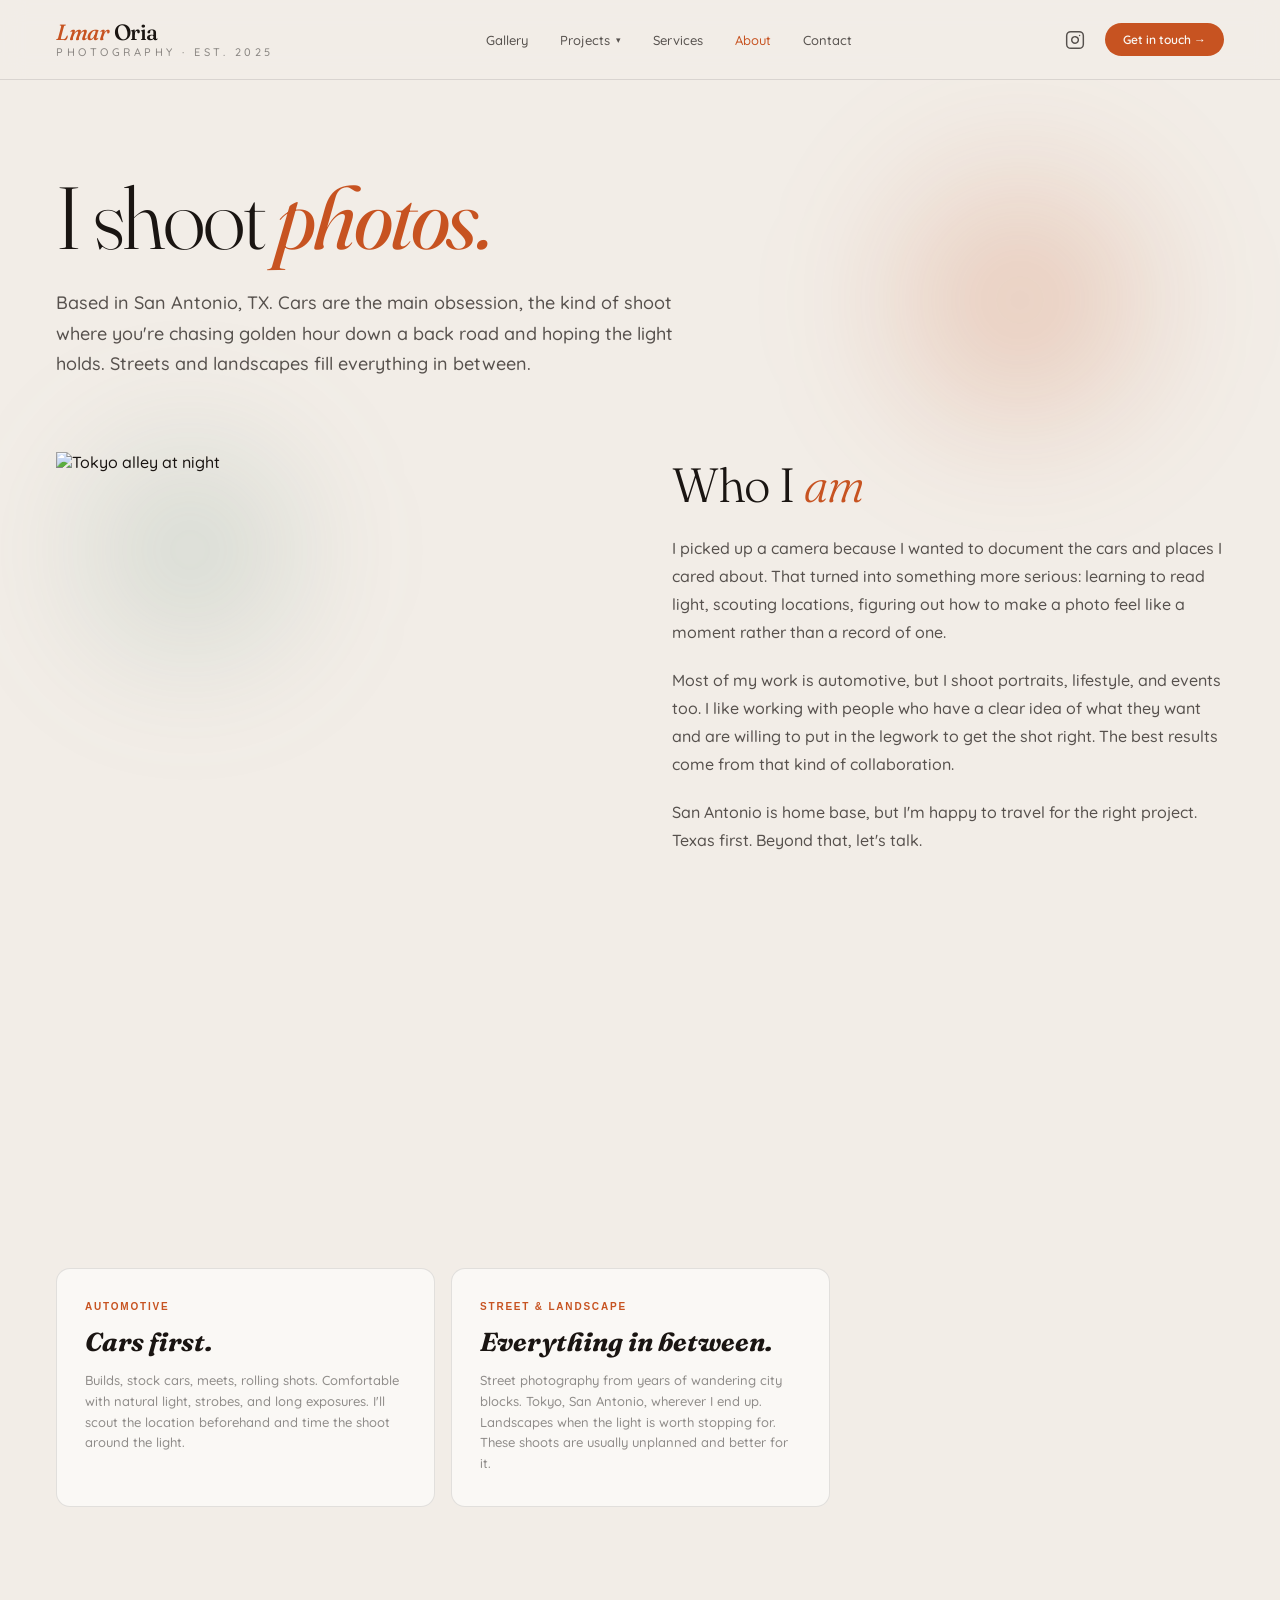
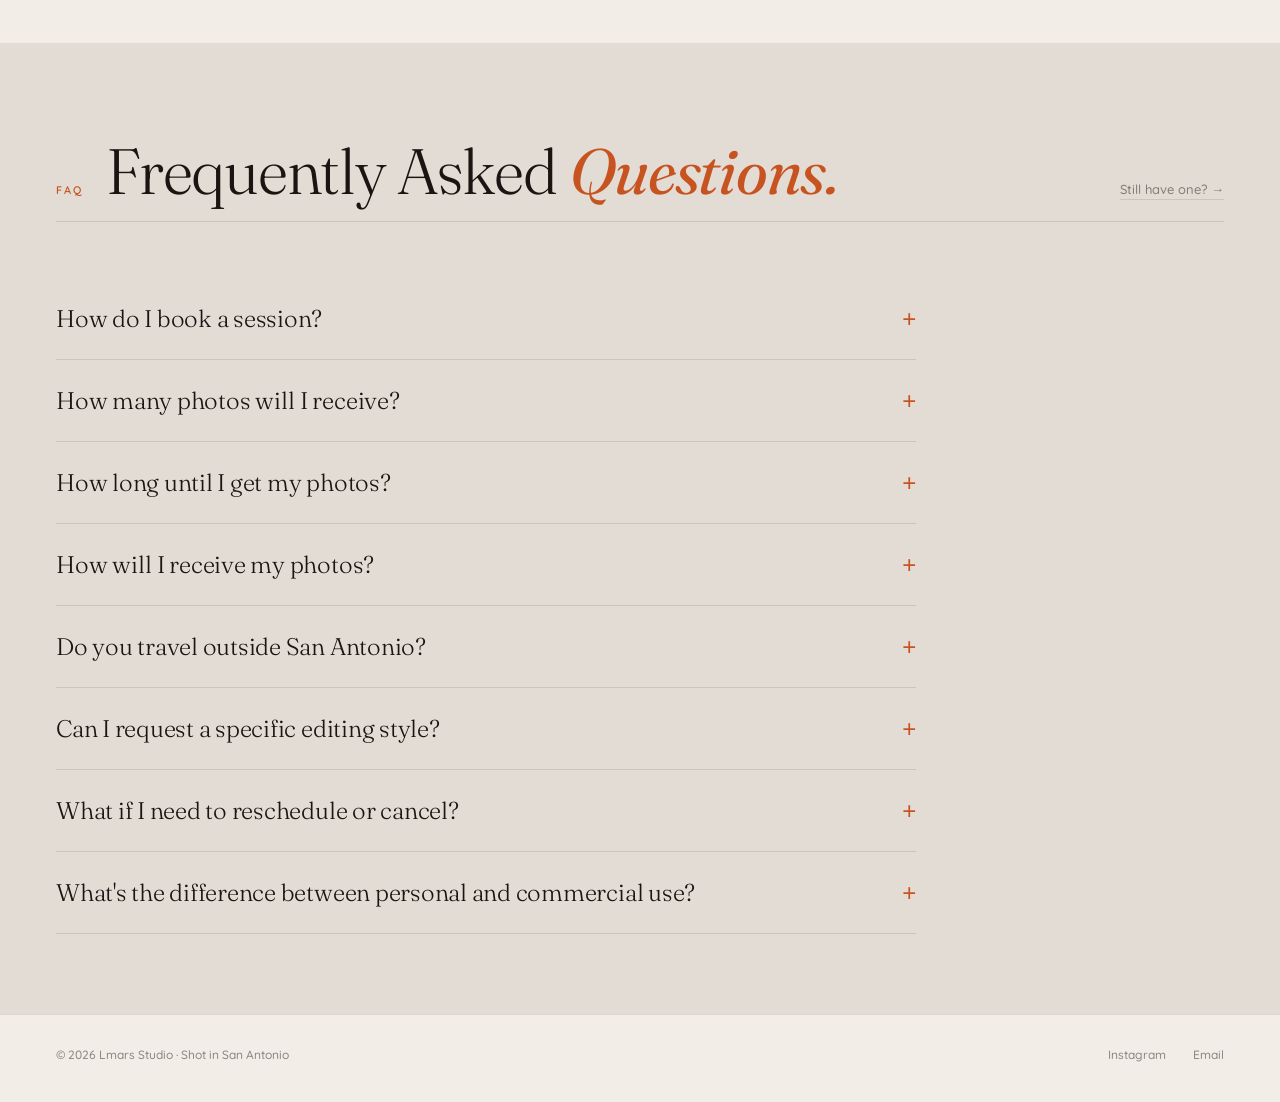
==== commit 24fe3bc4: "Update about, contact, and gallery pages with improved SEO and layout - Enhanced page titles and met" ====
--- a/about.html
+++ b/about.html
@@ -3,13 +3,14 @@
 <head>
 <meta charset="UTF-8" />
 <meta name="viewport" content="width=device-width, initial-scale=1.0" />
-<title>About — Lmars Studio</title>
-<meta name="description" content="About Lmar Oria — photographer based in San Antonio, TX. Cars, streets, and landscapes." />
+<title>About Lmar Oria | San Antonio Car &amp; Portrait Photographer</title>
+<meta name="description" content="Lmar Oria is a San Antonio photographer focused on automotive, portrait, and street photography. Learn about his work and how to book a session." />
 
 <link rel="preconnect" href="https://fonts.googleapis.com">
 <link rel="preconnect" href="https://fonts.gstatic.com" crossorigin>
-<link href="https://fonts.googleapis.com/css2?family=Manrope:wght@300;400;500;600;700&family=Fraunces:opsz,wght@9..144,300;9..144,400;9..144,500;9..144,600&display=swap" rel="stylesheet">
+<link href="https://fonts.googleapis.com/css2?family=Quicksand:wght@300;400;500;600;700&family=Fraunces:opsz,wght@9..144,300;9..144,400;9..144,500;9..144,600&display=swap" rel="stylesheet">
 
+<link rel="canonical" href="https://lmarsstudio.com/about.html" />
 <link rel="stylesheet" href="styles.css">
 <script src="/projects.js" defer></script>
 </head>
@@ -24,17 +25,21 @@
     </a>
     <nav class="nav">
       <a href="/gallery.html">Gallery</a>
-      <a href="/#video">Video</a>
+      <!-- <a href="/#video">Video</a> -->
       <div class="nav-item">
         <button type="button" aria-haspopup="true">Projects <span class="caret">▾</span></button>
         <ul class="proj-drop" data-projects-dropdown></ul>
       </div>
-      <a href="/#rates">Rates</a>
+      <a href="/services.html">Services</a>
       <a href="/about.html" class="is-active">About</a>
-      <a href="/#feed">Feed</a>
       <a href="/contact.html">Contact</a>
     </nav>
-    <a href="/contact.html" class="cta">Get in touch →</a>
+    <div class="hdr-end">
+      <a href="https://instagram.com/lmar.oria" class="nav-ig" target="_blank" rel="noopener noreferrer" aria-label="Instagram">
+        <svg width="16" height="16" viewBox="0 0 24 24" fill="none" stroke="currentColor" stroke-width="1.75" stroke-linecap="round" stroke-linejoin="round" aria-hidden="true"><rect x="2" y="2" width="20" height="20" rx="5" ry="5"/><path d="M16 11.37A4 4 0 1 1 12.63 8 4 4 0 0 1 16 11.37z"/><line x1="17.5" y1="6.5" x2="17.51" y2="6.5"/></svg>
+      </a>
+      <a href="/contact.html" class="cta">Get in touch →</a>
+    </div>
     <button class="menu-toggle" aria-label="Menu" aria-expanded="false" aria-controls="mobileMenu">
       <span class="mt-icon"><span></span></span>
     </button>
@@ -44,14 +49,13 @@
   <div class="mobile-menu" id="mobileMenu">
     <nav>
       <a href="/gallery.html">Gallery</a>
-      <a href="/#video">Video</a>
+      <!-- <a href="/#video">Video</a> -->
       <button type="button" class="m-projects-toggle" aria-expanded="false" aria-controls="mProjects">
         Projects <span class="m-caret">+</span>
       </button>
       <ul class="m-projects" id="mProjects" data-projects-mobile></ul>
-      <a href="/#rates">Rates</a>
+      <a href="/services.html">Services</a>
       <a href="/about.html" class="is-active">About</a>
-      <a href="/#feed">Feed</a>
       <a href="/contact.html">Contact</a>
       <a href="/contact.html" class="m-cta">Get in touch →</a>
     </nav>
@@ -60,9 +64,8 @@
   <!-- ABOUT PAGE -->
   <section class="about-page">
     <div class="about-hero">
-      <span class="eyebrow">About</span>
-      <h1>I shoot photo<br />&amp; <em>video.</em></h1>
-      <p>Based in San Antonio, TX. Cars are the main obsession — the kind of shoot where you're chasing golden hour down a back road and hoping the light holds. Streets and landscapes fill everything in between. Branching into video too.</p>
+      <h1>I shoot <em>photos.</em></h1>
+      <p>Based in San Antonio, TX. Cars are the main obsession, the kind of shoot where you're chasing golden hour down a back road and hoping the light holds. Streets and landscapes fill everything in between.</p>
     </div>
 
     <div class="about-split">
@@ -71,9 +74,9 @@
       </div>
       <div class="about-split-body reveal reveal-d1">
         <h2>Who I <em>am</em></h2>
-        <p>I picked up a camera because I wanted to document the cars and places I cared about. That turned into something more serious — learning to read light, scout locations, and figure out how to make a photo feel like a moment rather than a record of one.</p>
+        <p>I picked up a camera because I wanted to document the cars and places I cared about. That turned into something more serious: learning to read light, scouting locations, figuring out how to make a photo feel like a moment rather than a record of one.</p>
         <p>Most of my work is automotive, but I shoot portraits, lifestyle, and events too. I like working with people who have a clear idea of what they want and are willing to put in the legwork to get the shot right. The best results come from that kind of collaboration.</p>
-        <p>San Antonio is home base, but I'm happy to travel for the right project. Texas first — beyond that, let's talk.</p>
+        <p>San Antonio is home base, but I'm happy to travel for the right project. Texas first. Beyond that, let's talk.</p>
       </div>
     </div>
 
@@ -86,12 +89,7 @@
       <div class="about-spec reveal reveal-d1">
         <div class="about-spec-kicker">Street &amp; Landscape</div>
         <h3>Everything in between.</h3>
-        <p>Street photography from years of wandering city blocks — Tokyo, San Antonio, wherever I end up. Landscapes when the light is worth stopping for. These shoots are usually unplanned and better for it.</p>
-      </div>
-      <div class="about-spec reveal reveal-d2">
-        <div class="about-spec-kicker">Video</div>
-        <h3>Still building.</h3>
-        <p>Short-form clips and behind-the-scenes for cars and brands. This side of the studio is still growing — reach out if you want to collab on something. Rates are flexible while I build the reel.</p>
+        <p>Street photography from years of wandering city blocks. Tokyo, San Antonio, wherever I end up. Landscapes when the light is worth stopping for. These shoots are usually unplanned and better for it.</p>
       </div>
     </div>
   </section>
@@ -100,7 +98,7 @@
   <section class="faq section--mid">
     <div class="faq-head">
       <div class="section-head reveal">
-        <span class="kicker">— FAQ</span>
+        <span class="kicker">FAQ</span>
         <h2 class="h2">Frequently Asked <em>Questions.</em></h2>
         <a href="/contact.html" class="section-link">Still have one? →</a>
       </div>
@@ -110,21 +108,21 @@
       <details class="faq-item reveal">
         <summary>How do I book a session?</summary>
         <div class="faq-body">
-          Fill out the <a href="/contact.html">contact form</a> with the shoot type, your general idea, and preferred dates. I'll reply within 1–3 business days. Once we've aligned on scope and date, a 50% deposit locks it in — the remaining balance is due before the shoot.
+          Fill out the <a href="/contact.html">contact form</a> with the shoot type, your general idea, and preferred dates. I'll reply within 1–3 business days. Once we've aligned on scope and date, a 50% deposit locks it in, with the remaining balance due on the day of the shoot.
         </div>
       </details>
 
       <details class="faq-item reveal">
         <summary>How many photos will I receive?</summary>
         <div class="faq-body">
-          Depends on the package — 8 edited images for an Automotive Mini up to 30 for a Premium session. Every delivered photo is fully edited. I don't hand over unedited raw files or a dump of every frame I took.
+          Depends on the package: 8 edited images for an Automotive Mini, up to 30 for a Premium session. Every delivered photo is fully edited. I don't hand over unedited raw files or a dump of every frame I took.
         </div>
       </details>
 
       <details class="faq-item reveal">
         <summary>How long until I get my photos?</summary>
         <div class="faq-body">
-          Standard turnaround is 5 business days. Some packages include same-week delivery. I'll confirm your exact timeline when we book — I don't rush edits, but I also don't sit on them.
+          Standard turnaround is 5 business days. Some packages include same-week delivery. I'll confirm your exact timeline when we book. I don't rush edits, but I also don't sit on them.
         </div>
       </details>
 
@@ -138,35 +136,28 @@
       <details class="faq-item reveal">
         <summary>Do you travel outside San Antonio?</summary>
         <div class="faq-body">
-          Yes. Travel within a reasonable distance of San Antonio is generally worked into the quote. Anything further — other cities, out-of-state — gets billed at cost: mileage or flights, plus accommodations if it's an overnight. Tell me what you're thinking and I'll put together a number.
+          Yes. Travel within a reasonable distance of San Antonio is generally worked into the quote. Anything further, like another city or out of state, gets billed at cost: mileage or flights, plus accommodations if it's an overnight. Tell me what you're thinking and I'll put together a number.
         </div>
       </details>
 
       <details class="faq-item reveal">
         <summary>Can I request a specific editing style?</summary>
         <div class="faq-body">
-          The portfolio is the best indicator of how I edit. If you have reference shots or a specific look in mind, share them when you reach out — I'll tell you whether it's in range. I won't commit to mimicking another photographer's style wholesale, but I can work toward a tone or mood.
+          The portfolio is the best indicator of how I edit. If you have reference shots or a specific look in mind, share them when you reach out and I'll let you know whether it's in range. I won't commit to mimicking another photographer's style wholesale, but I can work toward a tone or mood.
         </div>
       </details>
 
       <details class="faq-item reveal">
         <summary>What if I need to reschedule or cancel?</summary>
         <div class="faq-body">
-          Reschedules are free up to 48 hours before the shoot — life happens. Cancellations within 48 hours forfeit the deposit. If the shoot gets cancelled on my end for any reason, you get a full refund or priority rebooking.
+          Reschedules are free up to 48 hours before the shoot. Cancellations within 48 hours forfeit the deposit, except for genuine emergencies. Illness, a family emergency, or anything truly outside your control: reach out as soon as you know and we will work something out. The same goes for me. If I have to cancel or reschedule for any reason, including illness or an emergency on my end, you get a full refund or priority rebooking, your call.
         </div>
       </details>
 
       <details class="faq-item reveal">
         <summary>What's the difference between personal and commercial use?</summary>
         <div class="faq-body">
-          Personal use covers sharing on social media, printing for yourself, using in a portfolio — anything non-commercial. Commercial use means the images appear in paid advertising, brand campaigns, editorial placements, or are licensed to a third party. Commercial licensing is scoped separately; reach out to discuss usage, timeline, and budget.
-        </div>
-      </details>
-
-      <details class="faq-item reveal">
-        <summary>Do you shoot video too?</summary>
-        <div class="faq-body">
-          Yes — short-form clips and BTS content for cars and brands. This side of the studio is still growing, so I'm taking on projects selectively while I build the reel. Rates are flexible. Reach out with what you're thinking and let's see if it's a fit.
+          Personal use covers sharing on social media, printing for yourself, using in a portfolio. Anything non-commercial. Commercial use means the images appear in paid advertising, brand campaigns, editorial placements, or are licensed to a third party. Commercial licensing is scoped separately; reach out to discuss usage, timeline, and budget.
         </div>
       </details>
 
--- a/styles.css
+++ b/styles.css
@@ -6,13 +6,13 @@
     --ink-soft:     rgba(26, 21, 18, 0.72);
     --ink-mute:     rgba(26, 21, 18, 0.48);
     --line:         rgba(26, 21, 18, 0.11);
-    --accent:       #A55222;
+    --accent:       #C75321;
     --accent-2:     #5E8C7C;
     --ink-on-accent: #FAF8F5;
   }
 
   * { box-sizing: border-box; margin: 0; padding: 0; }
-  html, body { background: var(--bg); color: var(--ink); font-family: "Manrope", sans-serif; -webkit-font-smoothing: antialiased; }
+  html, body { background: var(--bg); color: var(--ink); font-family: "Quicksand", sans-serif; font-weight: 500; -webkit-font-smoothing: antialiased; }
   html { scroll-behavior: smooth; }
   img { display: block; max-width: 100%; }
   a { color: inherit; text-decoration: none; }
@@ -33,13 +33,17 @@
   .logo { display: flex; flex-direction: column; line-height: 0.95; font-family: "Fraunces", serif; white-space: nowrap; }
   .logo-top { font-size: 22px; letter-spacing: -0.02em; }
   .logo-top em { font-style: italic; color: var(--accent); }
-  .logo-bot { font-size: 11px; letter-spacing: 0.32em; text-transform: uppercase; color: var(--ink-mute); font-family: "Manrope", sans-serif; font-weight: 500; margin-top: 4px; }
+  .logo-bot { font-size: 11px; letter-spacing: 0.32em; text-transform: uppercase; color: var(--ink-mute); font-family: "Quicksand", sans-serif; font-weight: 500; margin-top: 4px; }
   .nav { display: flex; gap: 32px; justify-self: center; font-size: 13px; font-weight: 500; flex-wrap: nowrap; }
   .nav a { color: var(--ink-soft); transition: color 200ms; position: relative; cursor: pointer; }
   .nav a.is-active { color: var(--accent); }
   .nav a:hover { color: var(--accent); }
   .cta { display: inline-flex; align-items: center; gap: 6px; font-size: 12px; padding: 9px 18px; background: var(--accent); color: var(--ink-on-accent); border-radius: 99px; font-weight: 600; transition: transform 200ms; white-space: nowrap; }
   .cta:hover { transform: translateY(-1px); }
+  .hdr-end { display: flex; align-items: center; gap: 20px; }
+  .nav-ig { display: inline-flex; align-items: center; color: var(--ink-soft); transition: color 200ms; }
+  .nav-ig:hover { color: var(--accent); }
+  .nav-ig svg { display: block; width: 20px; height: 20px; }
 
   /* HERO */
   .hero { position: relative; display: grid; grid-template-columns: 1.05fr 1fr; min-height: 620px; }
@@ -54,8 +58,6 @@
     background: radial-gradient(circle, color-mix(in srgb, var(--accent-2) 35%, transparent) 0%, transparent 70%);
     filter: blur(50px); pointer-events: none;
   }
-  .eyebrow { font-size: 11px; letter-spacing: 0.14em; text-transform: uppercase; color: var(--ink-mute); display: inline-flex; align-items: center; gap: 8px; position: relative; z-index: 1; margin-bottom: 24px; }
-  .eyebrow::before { content: ""; width: 8px; height: 8px; background: #6FAF7C; border-radius: 50%; box-shadow: 0 0 0 4px rgba(111,175,124,0.18); }
   .hero-title { position: relative; z-index: 1; font-family: "Fraunces", serif; font-weight: 300; font-size: 96px; line-height: 0.94; letter-spacing: -0.025em; margin-bottom: 28px; }
   .hero-title em { font-style: italic; color: var(--accent); font-weight: 400; }
   .hero-bio { position: relative; z-index: 1; font-size: 17px; line-height: 1.6; color: var(--ink-soft); max-width: 44ch; margin-bottom: 36px; }
@@ -64,7 +66,7 @@
   .pill:hover { transform: translateY(-1px); }
   .pill--primary { background: var(--accent); color: var(--ink-on-accent); }
   .pill--ghost { background: transparent; border: 1px solid var(--line); color: var(--ink); }
-  .hero-meta { position: relative; z-index: 1; display: flex; gap: 28px; margin-top: 32px; padding-top: 28px; border-top: 1px solid var(--line); font-family: "Manrope", sans-serif; font-size: 11px; color: var(--ink-mute); flex-wrap: wrap; }
+  .hero-meta { position: relative; z-index: 1; display: flex; gap: 28px; margin-top: 32px; padding-top: 28px; border-top: 1px solid var(--line); font-family: "Quicksand", sans-serif; font-size: 11px; color: var(--ink-mute); flex-wrap: wrap; }
   .hero-meta div span { display: block; color: var(--ink); margin-top: 4px; font-family: "Fraunces", serif; font-size: 16px; font-style: italic; }
 
   .hero-img { position: relative; overflow: hidden; }
@@ -130,9 +132,9 @@
   .code-row { display: grid; grid-template-columns: 60px 1.6fr 1fr 1fr 60px; gap: 24px; align-items: center; padding: 22px 0; border-bottom: 1px solid var(--line); transition: padding 200ms, color 200ms; min-width: 0; }
   .code-row:hover { padding-left: 12px; }
   .code-row:hover .code-title { color: var(--accent); }
-  .code-num { font-family: "Manrope", sans-serif; font-size: 11px; color: var(--ink-mute); }
+  .code-num { font-family: "Quicksand", sans-serif; font-size: 11px; color: var(--ink-mute); }
   .code-title { font-family: "Fraunces", serif; font-size: 28px; letter-spacing: -0.01em; transition: color 200ms; min-width: 0; }
-  .code-title em { font-style: italic; color: var(--accent); font-size: 14px; font-family: "Manrope", sans-serif; font-weight: 500; margin-left: 12px; vertical-align: middle; padding: 3px 10px; border-radius: 99px; background: color-mix(in srgb, var(--accent) 18%, transparent); white-space: nowrap; }
+  .code-title em { font-style: italic; color: var(--accent); font-size: 14px; font-family: "Quicksand", sans-serif; font-weight: 500; margin-left: 12px; vertical-align: middle; padding: 3px 10px; border-radius: 99px; background: color-mix(in srgb, var(--accent) 18%, transparent); white-space: nowrap; }
   .code-tags { display: flex; gap: 6px; flex-wrap: wrap; }
   .code-tag { font-size: 11px; padding: 3px 9px; border: 1px solid var(--line); border-radius: 99px; color: var(--ink-soft); white-space: nowrap; }
   .code-meta { font-size: 12px; color: var(--ink-mute); white-space: nowrap; }
@@ -196,11 +198,11 @@
   /* RATES */
   .rates-layout { display: grid; grid-template-columns: 220px 1fr; gap: 32px; align-items: start; }
   .rates-side { position: sticky; top: 96px; display: flex; flex-direction: column; gap: 2px; border-left: 1px solid var(--line); padding-left: 0; }
-  .rates-side-label { font-size: 10px; letter-spacing: 0.18em; text-transform: uppercase; color: var(--ink-mute); padding: 0 0 14px 18px; font-family: "Manrope", sans-serif; }
+  .rates-side-label { font-size: 10px; letter-spacing: 0.18em; text-transform: uppercase; color: var(--ink-mute); padding: 0 0 14px 18px; font-family: "Quicksand", sans-serif; }
   .rates-side button { text-align: left; padding: 14px 18px; font-size: 15px; color: var(--ink-soft); border-left: 2px solid transparent; margin-left: -1px; transition: color 200ms, border-color 200ms, background 200ms; display: flex; justify-content: space-between; align-items: center; gap: 12px; font-family: "Fraunces", serif; }
   .rates-side button:hover { color: var(--ink); }
   .rates-side button.is-active { color: var(--accent); border-left-color: var(--accent); background: color-mix(in srgb, var(--accent) 6%, transparent); font-style: italic; }
-  .rates-side button .rs-from { font-family: "Manrope", sans-serif; font-size: 11px; color: var(--ink-mute); font-style: normal; }
+  .rates-side button .rs-from { font-family: "Quicksand", sans-serif; font-size: 11px; color: var(--ink-mute); font-style: normal; }
   .rates-side button.is-active .rs-from { color: var(--accent); }
   .rates-grid { display: grid; grid-template-columns: 1fr 1fr 1fr; gap: 16px; }
   .rates-grid.is-solo { grid-template-columns: minmax(0, 520px); justify-content: start; }
@@ -210,14 +212,14 @@
   .rate-tag { position: absolute; top: -10px; right: 22px; background: var(--accent); color: var(--ink-on-accent); font-size: 10px; letter-spacing: 0.16em; text-transform: uppercase; font-weight: 700; padding: 4px 10px; border-radius: 99px; }
   .rate-name { font-family: "Fraunces", serif; font-style: italic; font-size: 26px; color: var(--accent); }
   .rate-price { font-family: "Fraunces", serif; font-weight: 300; font-size: 52px; line-height: 1; letter-spacing: -0.02em; }
-  .rate-price small { font-family: "Manrope", sans-serif; font-size: 11px; font-weight: 500; letter-spacing: 0.12em; color: var(--ink-mute); display: block; margin-bottom: 6px; text-transform: uppercase; }
+  .rate-price small { font-family: "Quicksand", sans-serif; font-size: 11px; font-weight: 500; letter-spacing: 0.12em; color: var(--ink-mute); display: block; margin-bottom: 6px; text-transform: uppercase; }
   .rate-list { display: grid; gap: 10px; font-size: 13px; color: var(--ink-soft); line-height: 1.5; padding-top: 4px; border-top: 1px solid var(--line); margin-top: 4px; padding-top: 18px; }
   .rate-list li { display: grid; grid-template-columns: 14px 1fr; gap: 10px; align-items: start; }
   .rate-list li::before { content: "✦"; color: var(--accent); font-size: 11px; line-height: 1.5; }
   .rate-cta { margin-top: auto; padding-top: 8px; }
   .rate-cta a { display: inline-flex; align-items: center; gap: 6px; font-size: 13px; color: var(--accent); border-bottom: 1px solid color-mix(in srgb, var(--accent) 40%, transparent); padding-bottom: 2px; transition: border-color 200ms; }
   .rate-cta a:hover { border-color: var(--accent); }
-  .rates-note { margin-top: 28px; font-size: 12px; color: var(--ink-mute); font-family: "Manrope", sans-serif; letter-spacing: 0.04em; }
+  .rates-note { margin-top: 28px; font-size: 12px; color: var(--ink-mute); font-family: "Quicksand", sans-serif; letter-spacing: 0.04em; }
 
   /* ANIMATIONS */
   .reveal { opacity: 0; transform: translateY(24px); transition: opacity 800ms cubic-bezier(.22,1,.36,1), transform 800ms cubic-bezier(.22,1,.36,1); will-change: opacity, transform; }
@@ -300,9 +302,9 @@
   --ink-soft:        rgba(243, 234, 224, 0.85);
   --ink-mute:        rgba(243, 234, 224, 0.58);
   --line:            rgba(243, 234, 224, 0.10);
-  --accent:          #D4904E;
+  /* --accent and --ink-on-accent intentionally inherit from :root
+     so the brand orange stays consistent across light + dark sections */
   --accent-2:        #7E9E8E;
-  --ink-on-accent:   #141210;
   color: var(--ink);
 }
 .section--mid {
@@ -322,7 +324,6 @@
   filter: blur(60px); pointer-events: none;
 }
 .contact-hero { max-width: 760px; margin-bottom: 64px; position: relative; z-index: 1; }
-.contact-hero .eyebrow { margin-bottom: 24px; }
 .contact-hero h1 { font-family: "Fraunces", serif; font-weight: 300; font-size: 88px; line-height: 0.95; letter-spacing: -0.025em; margin-bottom: 24px; }
 .contact-hero h1 em { font-style: italic; color: var(--accent); font-weight: 400; }
 .contact-hero p { font-size: 18px; line-height: 1.6; color: var(--ink-soft); max-width: 56ch; }
@@ -333,11 +334,11 @@
 .cf-row { display: grid; gap: 8px; }
 .cf-row.cf-row--2 { grid-template-columns: 1fr 1fr; gap: 16px; }
 .cf-row.cf-row--2 > .cf-field { display: grid; gap: 8px; }
-.cf label { font-size: 11px; letter-spacing: 0.16em; text-transform: uppercase; color: var(--ink-mute); font-weight: 500; font-family: "Manrope", sans-serif; }
+.cf label { font-size: 11px; letter-spacing: 0.16em; text-transform: uppercase; color: var(--ink-mute); font-weight: 500; font-family: "Quicksand", sans-serif; }
 .cf input:not([type="checkbox"]), .cf select, .cf textarea {
   width: 100%; background: transparent; color: var(--ink); border: 0; border-bottom: 1px solid var(--line);
   padding: 12px 0 14px; font: inherit; font-size: 16px; transition: border-color 200ms;
-  font-family: "Manrope", sans-serif;
+  font-family: "Quicksand", sans-serif;
 }
 .cf textarea { resize: vertical; min-height: 140px; line-height: 1.55; }
 .cf input:focus, .cf select:focus, .cf textarea:focus { outline: none; border-bottom-color: var(--accent); }
@@ -345,7 +346,7 @@
 .cf select { appearance: none; -webkit-appearance: none; background-image: linear-gradient(45deg, transparent 50%, var(--ink-mute) 50%), linear-gradient(135deg, var(--ink-mute) 50%, transparent 50%); background-position: calc(100% - 14px) 22px, calc(100% - 8px) 22px; background-size: 6px 6px, 6px 6px; background-repeat: no-repeat; padding-right: 28px; }
 .cf select option { background: var(--bg-card); color: var(--ink); }
 .cf-honey { position: absolute; left: -9999px; opacity: 0; }
-.cf-submit { margin-top: 8px; justify-self: start; display: inline-flex; align-items: center; gap: 8px; padding: 14px 28px; background: var(--accent); color: var(--ink-on-accent); border-radius: 99px; font-size: 14px; font-weight: 600; transition: transform 200ms; cursor: pointer; border: 0; font-family: "Manrope", sans-serif; }
+.cf-submit { margin-top: 8px; justify-self: start; display: inline-flex; align-items: center; gap: 8px; padding: 14px 28px; background: var(--accent); color: var(--ink-on-accent); border-radius: 99px; font-size: 14px; font-weight: 600; transition: transform 200ms; cursor: pointer; border: 0; font-family: "Quicksand", sans-serif; }
 .cf-submit:hover { transform: translateY(-1px); }
 .cf-status { font-size: 13px; padding: 14px 18px; border-radius: 10px; border: 1px solid var(--line); }
 .cf-status.is-ok { border-color: color-mix(in srgb, #6FAF7C 60%, transparent); background: color-mix(in srgb, #6FAF7C 10%, transparent); color: var(--ink); }
@@ -359,7 +360,7 @@
 .contact-aside-card p:last-child { margin-bottom: 0; }
 .contact-aside-card a.email-link { color: var(--accent); border-bottom: 1px solid color-mix(in srgb, var(--accent) 40%, transparent); padding-bottom: 2px; transition: border-color 200ms; word-break: break-all; }
 .contact-aside-card a.email-link:hover { border-color: var(--accent); }
-.contact-aside-card .meta-list { display: grid; gap: 10px; font-size: 13px; color: var(--ink-soft); font-family: "Manrope", sans-serif; letter-spacing: 0.04em; }
+.contact-aside-card .meta-list { display: grid; gap: 10px; font-size: 13px; color: var(--ink-soft); font-family: "Quicksand", sans-serif; letter-spacing: 0.04em; }
 .contact-aside-card .meta-list div span { color: var(--ink-mute); margin-right: 10px; }
 
 /* Home page "have something in mind" teaser */
@@ -392,7 +393,7 @@
 
 /* Contact form — checkbox */
 .cf-field--check { align-self: end; }
-.cf label.cf-check { text-transform: none; letter-spacing: 0; font-weight: 400; font-size: 14px; color: var(--ink-soft); display: inline-flex; align-items: center; gap: 10px; padding: 10px 0 12px; cursor: pointer; border-bottom: 1px solid var(--line); font-family: "Manrope", sans-serif; }
+.cf label.cf-check { text-transform: none; letter-spacing: 0; font-weight: 400; font-size: 14px; color: var(--ink-soft); display: inline-flex; align-items: center; gap: 10px; padding: 10px 0 12px; cursor: pointer; border-bottom: 1px solid var(--line); font-family: "Quicksand", sans-serif; }
 .cf-check input[type="checkbox"] { appearance: none; -webkit-appearance: none; width: 18px; height: 18px; min-width: 18px; box-sizing: border-box; padding: 0; margin: 0; border: 1px solid var(--line); border-radius: 4px; background: transparent; cursor: pointer; position: relative; flex-shrink: 0; transition: border-color 200ms, background 200ms; }
 .cf-check input[type="checkbox"]:hover { border-color: var(--accent); }
 .cf-check input[type="checkbox"]:checked { background: var(--accent); border-color: var(--accent); }
@@ -442,7 +443,7 @@
 .proj-drop-item a {
   display: block; padding: 10px 14px; border-radius: 8px;
   color: var(--ink-soft); transition: background 200ms, color 200ms;
-  font-family: "Manrope", sans-serif; font-size: 13px; font-weight: 500;
+  font-family: "Quicksand", sans-serif; font-size: 13px; font-weight: 500;
 }
 .proj-drop-item a:hover { background: color-mix(in srgb, var(--accent) 10%, transparent); color: var(--accent); }
 .proj-drop-item.is-current a { color: var(--accent); background: color-mix(in srgb, var(--accent) 8%, transparent); }
@@ -463,11 +464,10 @@
 }
 .proj-hero { display: grid; grid-template-columns: 1.3fr 1fr; gap: 56px; align-items: end; margin-bottom: 72px; position: relative; z-index: 1; }
 .proj-hero-img { max-height: 640px; justify-self: end; width: 100%; max-width: 520px; }
-.proj-hero-text .eyebrow { margin-bottom: 22px; }
 .proj-hero-text h1 { font-family: "Fraunces", serif; font-weight: 300; font-size: 96px; line-height: 0.94; letter-spacing: -0.025em; margin-bottom: 24px; }
 .proj-hero-text h1 em { font-style: italic; color: var(--accent); font-weight: 400; }
 .proj-hero-text p { font-size: 17px; line-height: 1.6; color: var(--ink-soft); max-width: 48ch; margin-bottom: 28px; }
-.proj-hero-meta { display: grid; grid-template-columns: repeat(3, auto); gap: 28px; padding-top: 24px; border-top: 1px solid var(--line); font-family: "Manrope", sans-serif; font-size: 11px; color: var(--ink-mute); letter-spacing: 0.04em; }
+.proj-hero-meta { display: grid; grid-template-columns: repeat(3, auto); gap: 28px; padding-top: 24px; border-top: 1px solid var(--line); font-family: "Quicksand", sans-serif; font-size: 11px; color: var(--ink-mute); letter-spacing: 0.04em; }
 .proj-hero-meta div span { display: block; color: var(--ink); margin-top: 4px; font-family: "Fraunces", serif; font-size: 16px; font-style: italic; letter-spacing: -0.01em; }
 .proj-hero-img { aspect-ratio: 4/5; overflow: hidden; position: relative; }
 .proj-hero-img img { width: 100%; height: 100%; object-fit: cover; }
@@ -561,7 +561,7 @@
 .mobile-menu { display: none; }
 
 @media (max-width: 960px) {
-  .hdr .cta { display: none; }
+  .hdr-end { display: none; }
   .menu-toggle {
     display: grid; place-items: center;
     width: 42px; height: 42px; padding: 0;
@@ -627,10 +627,15 @@
   .mobile-menu .m-cta {
     display: inline-flex; align-self: flex-start; align-items: center; gap: 6px;
     margin-top: 28px; padding: 14px 26px; background: var(--accent); color: var(--ink-on-accent);
-    border-radius: 99px; font-weight: 600; font-size: 14px; font-family: "Manrope", sans-serif;
+    border-radius: 99px; font-weight: 600; font-size: 14px; font-family: "Quicksand", sans-serif;
     border: 0; cursor: pointer; transition: transform 200ms;
   }
   .mobile-menu .m-cta:hover { transform: translateY(-1px); }
+  .mobile-menu .m-ig {
+    display: flex; align-self: center; align-items: center; justify-content: center;
+    margin-top: 16px; color: var(--ink-mute); transition: color 200ms;
+  }
+  .mobile-menu .m-ig:hover { color: var(--accent); }
 }
 
 /* ================= ABOUT PAGE ================= */
@@ -646,7 +651,6 @@
   filter: blur(60px); pointer-events: none;
 }
 .about-hero { max-width: 820px; margin-bottom: 72px; position: relative; z-index: 1; }
-.about-hero .eyebrow { margin-bottom: 24px; }
 .about-hero h1 { font-family: "Fraunces", serif; font-weight: 300; font-size: 88px; line-height: 0.95; letter-spacing: -0.025em; margin-bottom: 28px; }
 .about-hero h1 em { font-style: italic; color: var(--accent); font-weight: 400; }
 .about-hero p { font-size: 18px; line-height: 1.7; color: var(--ink-soft); max-width: 58ch; }
@@ -706,17 +710,61 @@
   .faq-body { font-size: 15px; }
 }
 
+/* ================= SERVICES PAGE ================= */
+.services-page { padding: 96px 56px 56px; position: relative; }
+.services-page::before {
+  content: ""; position: absolute; top: 40px; right: 80px; width: 360px; height: 360px;
+  background: radial-gradient(circle, color-mix(in srgb, var(--accent) 28%, transparent) 0%, transparent 70%);
+  filter: blur(60px); pointer-events: none;
+}
+.services-page::after {
+  content: ""; position: absolute; top: 320px; left: 40px; width: 300px; height: 300px;
+  background: radial-gradient(circle, color-mix(in srgb, var(--accent-2) 26%, transparent) 0%, transparent 70%);
+  filter: blur(60px); pointer-events: none;
+}
+.services-hero { max-width: 820px; margin-bottom: 64px; position: relative; z-index: 1; }
+.services-hero h1 { font-family: "Fraunces", serif; font-weight: 300; font-size: 88px; line-height: 0.95; letter-spacing: -0.025em; margin-bottom: 20px; }
+.services-hero h1 em { font-style: italic; color: var(--accent); font-weight: 400; }
+.services-hero p { font-size: 18px; line-height: 1.6; color: var(--ink-soft); max-width: 56ch; }
+
+.services-rates { position: relative; z-index: 1; }
+.services-img { position: relative; aspect-ratio: 21/9; overflow: hidden; border-radius: 14px; margin-bottom: 32px; background: var(--bg-card); }
+.services-img img { position: absolute; inset: 0; width: 100%; height: 100%; object-fit: cover; opacity: 0; transition: opacity 600ms cubic-bezier(.22,1,.36,1); }
+.services-img img.is-active { opacity: 1; }
+
+@media (max-width: 960px) {
+  .services-page { padding: 64px 24px 32px; }
+  .services-hero h1 { font-size: 56px; }
+  .services-img { aspect-ratio: 16/9; }
+}
+
+/* ================= SERVICES EXPECT ================= */
+.services-expect { padding: 56px 56px 72px; }
+.services-expect-head { border-top: 1px solid var(--line); padding-top: 48px; margin-bottom: 40px; display: flex; align-items: baseline; gap: 24px; flex-wrap: wrap; }
+.services-expect-head .h2 { font-size: 48px; }
+.services-expect-grid { display: grid; grid-template-columns: repeat(3, 1fr); gap: 16px; max-width: 960px; }
+.services-expect-item { padding: 28px 24px; border: 1px solid var(--line); border-radius: 12px; background: var(--bg-card); }
+.services-expect-item h4 { font-family: "Fraunces", serif; font-style: italic; font-size: 20px; color: var(--accent); margin-bottom: 10px; }
+.services-expect-item p { font-size: 14px; line-height: 1.65; color: var(--ink-soft); }
+.services-expect-item.is-warning { border-color: color-mix(in srgb, var(--accent) 40%, transparent); }
+.services-expect-item.is-warning h4::before { content: "⚠ "; font-style: normal; font-size: 14px; }
+
+@media (max-width: 960px) {
+  .services-expect { padding: 40px 24px 48px; }
+  .services-expect-head .h2 { font-size: 36px; }
+  .services-expect-grid { grid-template-columns: 1fr; gap: 12px; }
+}
+
 /* ================= GALLERY PAGE ================= */
 .gallery-page { padding: 64px 56px 32px; position: relative; }
 .gallery-hero { max-width: 760px; margin-bottom: 56px; }
-.gallery-hero .eyebrow { margin-bottom: 22px; }
 .gallery-hero h1 { font-family: "Fraunces", serif; font-weight: 300; font-size: 88px; line-height: 0.95; letter-spacing: -0.025em; margin-bottom: 20px; }
 .gallery-hero h1 em { font-style: italic; color: var(--accent); font-weight: 400; }
 .gallery-hero p { font-size: 17px; line-height: 1.6; color: var(--ink-soft); max-width: 56ch; }
 
 .gallery-layout { display: grid; grid-template-columns: 220px 1fr; gap: 32px; align-items: start; }
 .gallery-side { position: sticky; top: 96px; display: flex; flex-direction: column; gap: 2px; border-left: 1px solid var(--line); }
-.gallery-side-label { font-size: 10px; letter-spacing: 0.18em; text-transform: uppercase; color: var(--ink-mute); padding: 0 0 14px 18px; font-family: "Manrope", sans-serif; }
+.gallery-side-label { font-size: 10px; letter-spacing: 0.18em; text-transform: uppercase; color: var(--ink-mute); padding: 0 0 14px 18px; font-family: "Quicksand", sans-serif; }
 .gallery-side button {
   text-align: left; padding: 14px 18px; font-size: 15px; color: var(--ink-soft);
   border-left: 2px solid transparent; margin-left: -1px;
@@ -730,7 +778,7 @@
   background: color-mix(in srgb, var(--accent) 6%, transparent);
   font-style: italic;
 }
-.gallery-side button .gs-count { font-family: "Manrope", sans-serif; font-size: 11px; color: var(--ink-mute); font-style: normal; }
+.gallery-side button .gs-count { font-family: "Quicksand", sans-serif; font-size: 11px; color: var(--ink-mute); font-style: normal; }
 .gallery-side button.is-active .gs-count { color: var(--accent); }
 
 .gallery-grid { display: grid; grid-template-columns: 1fr 1fr 1fr; gap: 16px; }
@@ -745,7 +793,7 @@
 
 .gallery-empty { grid-column: 1 / -1; padding: 80px 24px; text-align: center; color: var(--ink-mute); font-family: "Fraunces", serif; font-style: italic; font-size: 22px; border: 1px dashed var(--line); border-radius: 12px; }
 
-.gallery-count { margin-top: 28px; font-size: 12px; color: var(--ink-mute); font-family: "Manrope", sans-serif; letter-spacing: 0.04em; }
+.gallery-count { margin-top: 28px; font-size: 12px; color: var(--ink-mute); font-family: "Quicksand", sans-serif; letter-spacing: 0.04em; }
 
 @media (max-width: 960px) {
   .gallery-page { padding: 32px 24px 24px; }
